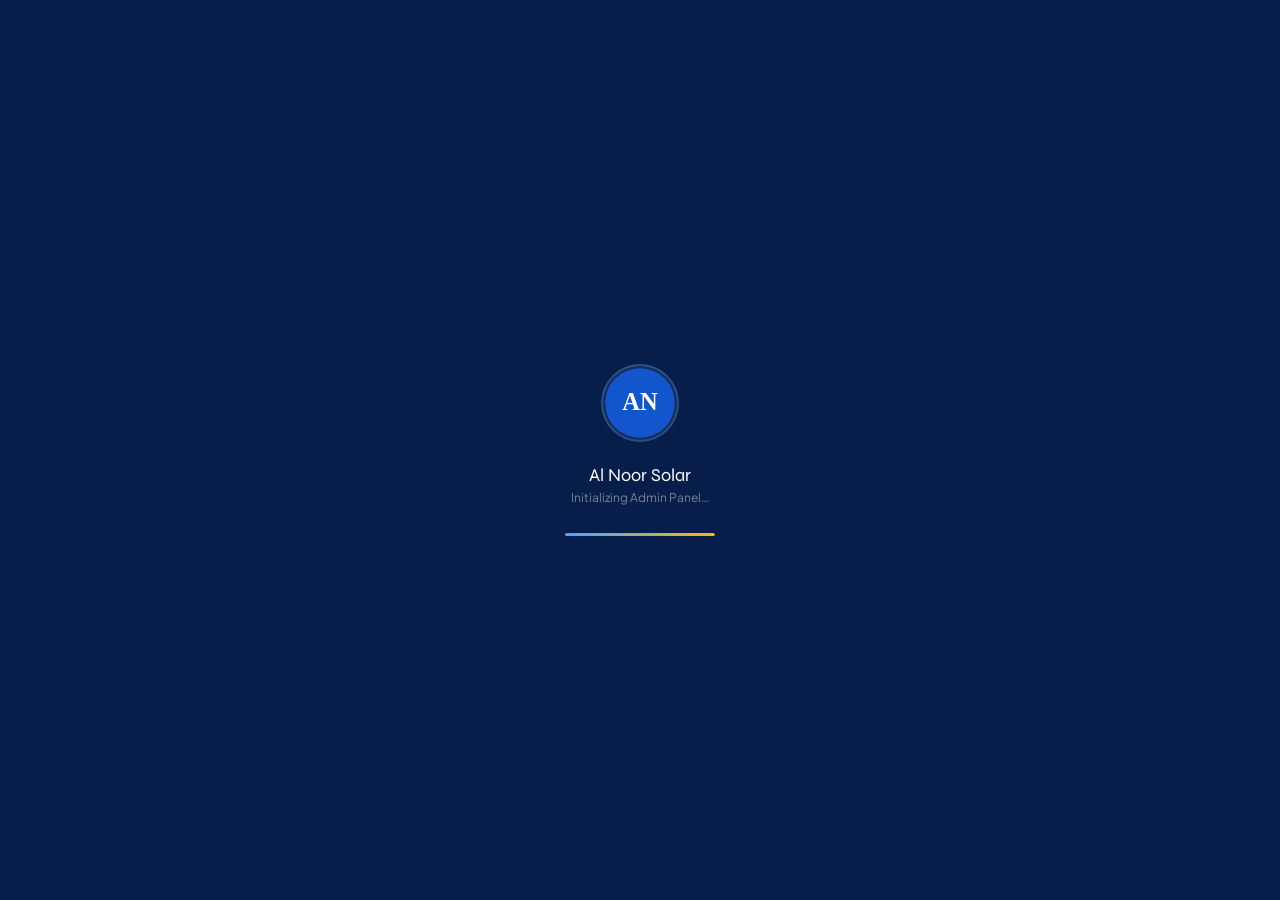
==== admin.html @ 3f6e0ea5 "Update print statement from 'Hello' to 'Goodbye'" ====
<!DOCTYPE html>
<html lang="en">
<head>
    <meta charset="UTF-8">
    <meta name="viewport" content="width=device-width, initial-scale=1.0, maximum-scale=1.0, user-scalable=no">
    <title>Al Noor Solar — Admin Panel</title>
    <link href="https://fonts.googleapis.com/css2?family=Plus+Jakarta+Sans:wght@400;500;600;700;800&family=Syne:wght@700;800&display=swap" rel="stylesheet">
    <style>
        :root {
            --blue-dark:   #071E4A;
            --blue-deep:   #0A2F7A;
            --blue-mid:    #1255CC;
            --blue-main:   #1976D2;
            --blue-light:  #4DA3FF;
            --blue-pale:   #EBF4FF;
            --accent:      #FFB800;
            --green:       #00D97E;
            --red:         #FF4757;
            --white:       #ffffff;
            --surface:     #F4F8FF;
            --card-bg:     rgba(255,255,255,0.96);
            --text-dark:   #071E4A;
            --text-mid:    #5C6E8A;
            --text-light:  #9BB1CC;
            --border:      rgba(77,163,255,0.18);
            --shadow-sm:   0 2px 12px rgba(18,85,204,0.08);
            --shadow-md:   0 8px 32px rgba(18,85,204,0.14);
            --shadow-lg:   0 20px 60px rgba(7,30,74,0.18);
            --font:        'Plus Jakarta Sans', sans-serif;
            --font-head:   'Syne', sans-serif;
            --spring:      cubic-bezier(0.34,1.56,0.64,1);
            --ease-out:    cubic-bezier(0.22,1,0.36,1);
        }
        *, *::before, *::after { box-sizing: border-box; margin: 0; padding: 0; }
        html { scroll-behavior: smooth; }
        body {
            font-family: var(--font);
            background: var(--surface);
            min-height: 100vh;
            overflow-x: hidden;
            -webkit-font-smoothing: antialiased;
        }

        /* ─── ANIMATED BACKGROUND ─── */
        .bg-canvas { position: fixed; inset: 0; z-index: 0; pointer-events: none; overflow: hidden; }
        .bg-gradient {
            position: absolute; inset: 0;
            background:
                radial-gradient(ellipse 80% 60% at 20% -10%, rgba(77,163,255,0.12) 0%, transparent 60%),
                radial-gradient(ellipse 60% 50% at 90% 80%, rgba(18,85,204,0.08) 0%, transparent 60%),
                radial-gradient(ellipse 40% 40% at 50% 50%, rgba(255,184,0,0.04) 0%, transparent 70%);
        }
        .orb { position: absolute; border-radius: 50%; filter: blur(70px); animation: orbFloat 10s ease-in-out infinite alternate; }
        .o1 { width:500px; height:500px; background:var(--blue-mid); opacity:.09; top:-200px; left:-150px; }
        .o2 { width:380px; height:380px; background:var(--blue-light); opacity:.1; top:35%; right:-120px; animation-delay:3s; animation-duration:12s; }
        .o3 { width:300px; height:300px; background:var(--accent); opacity:.07; bottom:-100px; left:25%; animation-delay:6s; animation-duration:9s; }
        .o4 { width:200px; height:200px; background:var(--blue-light); opacity:.08; top:60%; left:10%; animation-delay:2s; animation-duration:14s; }
        @keyframes orbFloat {
            0%   { transform: translate(0,0) scale(1); }
            50%  { transform: translate(20px,30px) scale(1.05); }
            100% { transform: translate(-15px,15px) scale(0.95); }
        }
        .bg-grid {
            position: absolute; inset: 0; opacity: 0.025;
            background-image: linear-gradient(var(--blue-mid) 1px, transparent 1px), linear-gradient(90deg, var(--blue-mid) 1px, transparent 1px);
            background-size: 40px 40px;
        }

        /* ─── LOADING SCREEN ─── */
        #loadingScreen {
            position: fixed; inset: 0; z-index: 9999;
            background: var(--blue-dark);
            display: flex; flex-direction: column; align-items: center; justify-content: center;
            transition: opacity .6s ease, visibility .6s;
        }
        #loadingScreen.hide { opacity: 0; visibility: hidden; pointer-events: none; }
        .loader-logo {
            width: 78px; height: 78px; border-radius: 50%;
            background: rgba(255,255,255,.07); border: 2px solid rgba(77,163,255,.3);
            display: flex; align-items: center; justify-content: center; overflow: hidden;
            margin-bottom: 22px; animation: lPulse 1.5s ease-in-out infinite;
        }
        .loader-logo img { width: 70px; height: 70px; object-fit: contain; border-radius: 50%; }
        @keyframes lPulse {
            0%,100% { transform: scale(1); box-shadow: 0 0 0 0 rgba(77,163,255,.3); }
            50%      { transform: scale(1.05); box-shadow: 0 0 0 14px rgba(77,163,255,0); }
        }
        .loader-name { font-family: var(--font-head); color: white; font-size: 18px; margin-bottom: 4px; }
        .loader-sub  { color: rgba(255,255,255,.45); font-size: 12px; margin-bottom: 28px; }
        .lbar-wrap { width: 150px; height: 3px; background: rgba(255,255,255,.1); border-radius: 3px; overflow: hidden; }
        .lbar { height: 100%; background: linear-gradient(90deg, var(--blue-light), var(--accent)); border-radius: 3px; animation: lbar 1.8s ease-in-out infinite; }
        @keyframes lbar { 0%{width:0%;transform:translateX(0)} 60%{width:100%;transform:translateX(0)} 100%{width:100%;transform:translateX(110%)} }

        /* ─── KEYFRAMES ─── */
        @keyframes screenIn   { from{opacity:0;transform:translateY(28px)} to{opacity:1;transform:translateY(0)} }
        @keyframes cardRise   { from{opacity:0;transform:translateY(46px) scale(.96)} to{opacity:1;transform:translateY(0) scale(1)} }
        @keyframes pillIn     { from{opacity:0;transform:translateY(14px) scale(.95)} to{opacity:1;transform:translateY(0) scale(1)} }
        @keyframes cardSlide  { from{opacity:0;transform:translateX(-18px)} to{opacity:1;transform:translateX(0)} }
        @keyframes shake      { 0%,100%{transform:translateX(0)} 20%,60%{transform:translateX(-7px)} 40%,80%{transform:translateX(7px)} }
        @keyframes spin       { to{transform:rotate(360deg)} }
        @keyframes shimmer    { 0%{background-position:-468px 0} 100%{background-position:468px 0} }
        @keyframes logoBorder { from{transform:rotate(0deg)} to{transform:rotate(360deg)} }

        /* ─── LOGIN SCREEN ─── */
        #loginScreen {
            position: relative; z-index: 10;
            display: none; flex-direction: column;
            justify-content: center; align-items: center;
            min-height: 100vh; padding: 24px 20px;
        }
        #loginScreen.show { display: flex; animation: screenIn .6s var(--ease-out); }

        /* Hero */
        .login-hero { display: flex; flex-direction: column; align-items: center; margin-bottom: 30px; }
        .logo-host { position: relative; width: 118px; height: 118px; margin-bottom: 16px; }
        .logo-spin-ring {
            position: absolute; inset: 0; border-radius: 50%;
            background: conic-gradient(var(--blue-light), var(--blue-mid), var(--accent), var(--blue-light));
            animation: logoBorder 5s linear infinite;
            padding: 2.5px;
        }
        .logo-spin-ring::before {
            content: ''; display: block; width: 100%; height: 100%;
            border-radius: 50%; background: var(--surface);
        }
        .logo-circle {
            position: absolute; inset: 8px; border-radius: 50%;
            background: white; border: 2px solid rgba(77,163,255,.2);
            display: flex; align-items: center; justify-content: center;
            overflow: hidden; box-shadow: 0 4px 20px rgba(18,85,204,.15);
        }
        .logo-circle img { width: 86px; height: 86px; object-fit: contain; border-radius: 50%; }
        .brand-name { font-family: var(--font-head); font-size: 23px; color: var(--blue-dark); }
        .brand-name em { font-style: normal; color: var(--blue-mid); }
        .brand-tag {
            display: inline-block; margin-top: 7px;
            background: var(--blue-pale); color: var(--blue-mid);
            border: 1.5px solid var(--border); border-radius: 20px;
            font-size: 11px; font-weight: 700; letter-spacing: 1.8px;
            text-transform: uppercase; padding: 4px 14px;
        }

        /* Card */
        .login-card {
            width: 100%; max-width: 376px;
            background: rgba(255,255,255,.94); backdrop-filter: blur(24px) saturate(180%);
            border-radius: 28px; border: 1.5px solid var(--border);
            box-shadow: var(--shadow-lg); padding: 30px 26px 26px;
            animation: cardRise .8s var(--ease-out) .12s both;
        }
        .card-h2 { font-family: var(--font-head); font-size: 24px; color: var(--blue-dark); margin-bottom: 4px; }
        .card-sub { color: var(--text-mid); font-size: 13px; font-weight: 500; margin-bottom: 24px; }

        /* Fields */
        .f-wrap { position: relative; margin-bottom: 15px; }
        .f-lbl { display: block; font-size: 11px; font-weight: 800; color: var(--blue-mid); letter-spacing: .9px; text-transform: uppercase; margin-bottom: 6px; }
        .f-icon { position: absolute; left: 13px; bottom: 13px; font-size: 16px; pointer-events: none; transition: transform .2s; }
        .f-in {
            width: 100%; padding: 13px 13px 13px 42px;
            border: 2px solid #D8E8FF; border-radius: 13px;
            font-family: var(--font); font-size: 15px; color: var(--text-dark);
            background: var(--blue-pale); outline: none;
            transition: border-color .2s, box-shadow .2s, background .2s;
        }
        .f-in:focus { border-color: var(--blue-light); box-shadow: 0 0 0 4px rgba(77,163,255,.15); background: white; }
        .f-in::placeholder { color: #B8CEDD; }
        .f-in:focus ~ .f-icon { transform: scale(1.15); }

        /* Login Btn */
        .login-btn {
            width: 100%; padding: 14px 20px; margin-top: 6px;
            background: linear-gradient(135deg, var(--blue-deep) 0%, var(--blue-mid) 50%, var(--blue-light) 100%);
            background-size: 200% 200%;
            color: white; border: none; border-radius: 13px;
            font-family: var(--font); font-size: 15px; font-weight: 800;
            cursor: pointer; letter-spacing: .3px;
            box-shadow: 0 6px 22px rgba(18,85,204,.4), inset 0 1px 0 rgba(255,255,255,.15);
            transition: transform .2s, box-shadow .2s, background-position .4s;
            display: flex; align-items: center; justify-content: center; gap: 8px;
            position: relative; overflow: hidden;
        }
        .login-btn::before {
            content: ''; position: absolute; inset: 0;
            background: radial-gradient(circle, rgba(255,255,255,.18) 0%, transparent 60%);
            opacity: 0; transition: opacity .25s;
        }
        .login-btn:hover { transform: translateY(-2px); box-shadow: 0 10px 30px rgba(18,85,204,.5); background-position: 100% 0%; }
        .login-btn:hover::before { opacity: 1; }
        .login-btn:active { transform: translateY(1px); }
        .btn-arrow { transition: transform .3s var(--spring); }
        .login-btn:hover .btn-arrow { transform: translateX(5px); }
        .login-btn.loading { pointer-events: none; }
        .login-btn.loading .btn-txt { display: none; }
        .login-btn .spin-ring { display: none; width: 18px; height: 18px; border: 2.5px solid rgba(255,255,255,.3); border-top-color: white; border-radius: 50%; animation: spin .7s linear infinite; }
        .login-btn.loading .spin-ring { display: block; }

        .err-box {
            display: none; margin-top: 12px;
            background: #FFF0F0; border: 1.5px solid #FECACA; border-radius: 10px;
            padding: 10px 14px; color: #B91C1C; font-size: 13px; font-weight: 700; text-align: center;
        }
        .err-box.on { display: block; animation: shake .45s ease; }
        .card-foot { display: flex; align-items: center; gap: 10px; margin-top: 18px; }
        .card-foot::before, .card-foot::after { content: ''; flex: 1; height: 1px; background: var(--border); }
        .card-foot span { font-size: 11px; color: var(--text-light); font-weight: 600; white-space: nowrap; }

        /* ─── ADMIN CONTENT ─── */
        #adminContent { display: none; position: relative; z-index: 10; min-height: 100vh; }
        #adminContent.show { display: block; animation: screenIn .5s var(--ease-out); }

        /* TOP NAV */
        .top-nav {
            position: sticky; top: 0; z-index: 100; height: 60px;
            background: linear-gradient(135deg, var(--blue-dark) 0%, var(--blue-deep) 55%, var(--blue-mid) 100%);
            display: flex; align-items: center; justify-content: space-between;
            padding: 0 15px;
            box-shadow: 0 4px 22px rgba(7,30,74,.35);
        }
        .top-nav::after {
            content: ''; position: absolute; bottom: 0; left: 0; right: 0;
            height: 1px; background: linear-gradient(90deg, transparent, rgba(77,163,255,.4), transparent);
        }
        .nb { display: flex; align-items: center; gap: 10px; }
        .nav-logo {
            width: 38px; height: 38px; border-radius: 50%;
            background: rgba(255,255,255,.95); border: 2px solid rgba(77,163,255,.4);
            overflow: hidden; flex-shrink: 0;
        }
        .nav-logo img { width: 34px; height: 34px; object-fit: contain; border-radius: 50%; margin: 2px; }
        .nav-label { font-family: var(--font-head); color: white; font-size: 15px; line-height: 1; }
        .nav-label small { font-family: var(--font); font-size: 11px; opacity: .55; display: block; margin-top: 2px; font-weight: 600; }
        .logout-btn {
            background: rgba(255,71,87,.15); color: #FF8A92;
            border: 1.5px solid rgba(255,71,87,.25); border-radius: 10px;
            padding: 7px 13px; font-size: 12px; font-weight: 700;
            cursor: pointer; font-family: var(--font);
            display: flex; align-items: center; gap: 5px;
            transition: background .2s, color .2s;
        }
        .logout-btn:hover { background: rgba(255,71,87,.28); color: white; }

        /* STATS */
        .stats-row { padding: 13px 13px 5px; display: flex; gap: 9px; overflow-x: auto; scrollbar-width: none; }
        .stats-row::-webkit-scrollbar { display: none; }
        .stat-card {
            flex-shrink: 0; min-width: 100px; background: var(--card-bg);
            border-radius: 15px; border: 1.5px solid var(--border);
            padding: 12px 14px; box-shadow: var(--shadow-sm);
            transition: transform .25s var(--spring), box-shadow .25s;
            animation: pillIn .5s var(--ease-out) both;
        }
        .stat-card:hover { transform: translateY(-3px); box-shadow: var(--shadow-md); }
        .stat-card:nth-child(1){animation-delay:.05s} .stat-card:nth-child(2){animation-delay:.12s}
        .stat-card:nth-child(3){animation-delay:.19s} .stat-card:nth-child(4){animation-delay:.26s}
        .si { font-size: 17px; margin-bottom: 5px; }
        .sv { font-family: var(--font-head); font-size: 22px; line-height: 1; transition: all .4s ease; }
        .sk { font-size: 10px; font-weight: 700; color: var(--text-mid); margin-top: 3px; letter-spacing: .4px; }
        .stat-card:nth-child(1) .sv{color:var(--blue-mid)}
        .stat-card:nth-child(2) .sv{color:#00A86B}
        .stat-card:nth-child(3) .sv{color:#7C3AED}
        .stat-card:nth-child(4) .sv{color:#D97706}

        /* TOOLBAR */
        .toolbar { padding: 10px 13px; display: flex; gap: 9px; align-items: center; }
        .search-wrap {
            flex: 1; background: var(--card-bg); border-radius: 13px;
            border: 2px solid var(--border); padding: 9px 13px;
            display: flex; align-items: center; gap: 9px;
            box-shadow: var(--shadow-sm); transition: border-color .2s, box-shadow .2s;
        }
        .search-wrap:focus-within { border-color: var(--blue-light); box-shadow: 0 0 0 4px rgba(77,163,255,.1), var(--shadow-sm); }
        .search-wrap .sico { font-size: 15px; color: var(--blue-light); flex-shrink: 0; }
        .search-wrap input { border: none; outline: none; font-family: var(--font); font-size: 14px; color: var(--text-dark); background: transparent; width: 100%; }
        .search-wrap input::placeholder { color: var(--text-light); }
        .refresh-btn {
            width: 42px; height: 42px; flex-shrink: 0; background: var(--card-bg);
            border-radius: 13px; border: 2px solid var(--border); font-size: 17px;
            cursor: pointer; display: flex; align-items: center; justify-content: center;
            box-shadow: var(--shadow-sm); transition: transform .25s var(--spring), border-color .2s;
        }
        .refresh-btn:hover { border-color: var(--blue-light); transform: scale(1.05) rotate(90deg); }

        /* CHIPS */
        .chips { padding: 0 13px 11px; display: flex; gap: 7px; overflow-x: auto; scrollbar-width: none; }
        .chips::-webkit-scrollbar { display: none; }
        .chip {
            flex-shrink: 0; padding: 6px 13px; border-radius: 20px;
            font-size: 12px; font-weight: 700; cursor: pointer; white-space: nowrap;
            border: 1.5px solid var(--border); background: var(--card-bg); color: var(--text-mid);
            transition: all .22s var(--spring);
        }
        .chip.on { background: linear-gradient(135deg, var(--blue-mid), var(--blue-light)); color: white; border-color: transparent; box-shadow: 0 4px 12px rgba(18,85,204,.3); transform: translateY(-1px); }
        .chip:hover:not(.on) { border-color: var(--blue-light); color: var(--blue-mid); transform: translateY(-1px); }

        /* SECTION HEADER */
        .sec-head { padding: 6px 15px 10px; display: flex; align-items: center; justify-content: space-between; }
        .sec-title { font-family: var(--font-head); font-size: 17px; color: var(--blue-dark); display: flex; align-items: center; gap: 8px; }
        .cnt-badge {
            background: linear-gradient(135deg, var(--blue-mid), var(--blue-light));
            color: white; border-radius: 20px; padding: 2px 9px;
            font-size: 11px; font-weight: 800; font-family: var(--font);
        }

        /* PRODUCT CARDS */
        .products-list { padding: 0 13px 110px; display: flex; flex-direction: column; gap: 10px; }
        .pc {
            background: var(--card-bg); border-radius: 18px; border: 1.5px solid var(--border);
            box-shadow: var(--shadow-sm); display: flex; align-items: stretch; overflow: hidden;
            transition: transform .25s var(--spring), box-shadow .25s, border-color .25s;
            animation: cardSlide .4s var(--ease-out) both; position: relative;
        }
        .pc::before {
            content: ''; position: absolute; left: 0; top: 0; bottom: 0; width: 3px;
            background: linear-gradient(180deg, var(--blue-light), var(--blue-mid));
            opacity: 0; transition: opacity .2s;
        }
        .pc:hover { transform: translateY(-3px) scale(1.006); box-shadow: var(--shadow-md); border-color: rgba(77,163,255,.3); }
        .pc:hover::before { opacity: 1; }

        .pc-img {
            width: 86px; flex-shrink: 0; background: var(--blue-pale);
            display: flex; align-items: center; justify-content: center; overflow: hidden;
        }
        .pc-img img { width: 86px; height: 100%; object-fit: cover; transition: transform .3s ease; }
        .pc:hover .pc-img img { transform: scale(1.07); }

        .pc-body { padding: 11px 12px; flex: 1; min-width: 0; display: flex; flex-direction: column; justify-content: space-between; }
        .pc-top { display: flex; align-items: flex-start; justify-content: space-between; gap: 7px; }
        .pc-name { font-weight: 800; font-size: 14px; color: var(--blue-dark); line-height: 1.3; display: -webkit-box; -webkit-line-clamp: 2; -webkit-box-orient: vertical; overflow: hidden; }
        .stk { flex-shrink: 0; padding: 3px 7px; border-radius: 7px; font-size: 10px; font-weight: 800; white-space: nowrap; }
        .stk.in  { background: #DCFCE7; color: #15803D; }
        .stk.out { background: #FEE2E2; color: #B91C1C; }
        .pc-vendor { font-size: 11px; color: var(--text-mid); font-weight: 600; margin-top: 3px; }
        .pc-meta { display: flex; align-items: center; gap: 7px; margin-top: 6px; flex-wrap: wrap; }
        .pc-price { font-family: var(--font-head); font-size: 15px; color: var(--blue-mid); }
        .pc-old   { font-size: 11px; color: var(--text-light); text-decoration: line-through; }
        .pc-cat   { background: var(--blue-pale); color: var(--blue-mid); padding: 2px 7px; border-radius: 6px; font-size: 10px; font-weight: 700; }

        .pc-acts { display: flex; gap: 7px; margin-top: 9px; }
        .pbtn {
            flex: 1; padding: 7px; border: none; border-radius: 9px;
            font-family: var(--font); font-size: 12px; font-weight: 800;
            cursor: pointer; transition: transform .2s, opacity .2s, box-shadow .2s;
            display: flex; align-items: center; justify-content: center; gap: 4px;
        }
        .pbtn:active { transform: scale(.94); }
        .pbtn.edit { background: #EFF6FF; color: #1D4ED8; border: 1.5px solid #BFDBFE; }
        .pbtn.edit:hover  { background: #DBEAFE; box-shadow: 0 4px 10px rgba(29,78,216,.14); }
        .pbtn.del  { background: #FFF5F5; color: #DC2626; border: 1.5px solid #FECACA; }
        .pbtn.del:hover   { background: #FEE2E2; box-shadow: 0 4px 10px rgba(220,38,38,.14); }

        /* SKELETON */
        .skel { background: white; border-radius: 18px; border: 1.5px solid var(--border); height: 100px; overflow: hidden; position: relative; }
        .skel::after {
            content: ''; position: absolute; inset: 0;
            background: linear-gradient(90deg, rgba(227,242,255,0) 0%, rgba(77,163,255,.08) 50%, rgba(227,242,255,0) 100%);
            background-size: 936px 100%; animation: shimmer 1.6s infinite linear;
        }
        /* EMPTY */
        .empty { display: flex; flex-direction: column; align-items: center; padding: 60px 20px; text-align: center; animation: screenIn .5s ease; }
        .empty-ico { width: 76px; height: 76px; border-radius: 50%; background: var(--blue-pale); border: 2px solid var(--border); display: flex; align-items: center; justify-content: center; font-size: 34px; margin-bottom: 16px; }
        .empty h4 { font-family: var(--font-head); font-size: 18px; color: var(--blue-dark); margin-bottom: 7px; }
        .empty p  { color: var(--text-mid); font-size: 13px; line-height: 1.6; max-width: 210px; }

        /* FAB */
        .fab-host { position: fixed; bottom: 22px; right: 17px; z-index: 200; }
        .fab-tip {
            position: absolute; right: 62px; top: 50%; transform: translateY(-50%) translateX(4px);
            white-space: nowrap; background: var(--blue-dark); color: white;
            padding: 6px 11px; border-radius: 8px; font-size: 11px; font-weight: 700;
            opacity: 0; pointer-events: none; transition: opacity .2s, transform .2s;
        }
        .fab-tip::after { content: ''; position: absolute; right: -5px; top: 50%; transform: translateY(-50%); border: 5px solid transparent; border-left-color: var(--blue-dark); border-right: none; }
        .fab-host:hover .fab-tip { opacity: 1; transform: translateY(-50%) translateX(0); }
        .fab {
            width: 54px; height: 54px; border-radius: 50%;
            background: linear-gradient(135deg, var(--blue-deep), var(--blue-mid), var(--blue-light));
            background-size: 200% 200%;
            color: white; border: none; font-size: 24px;
            box-shadow: 0 8px 26px rgba(18,85,204,.52), inset 0 1px 0 rgba(255,255,255,.18);
            cursor: pointer; display: flex; align-items: center; justify-content: center;
            transition: transform .3s var(--spring), box-shadow .3s, background-position .4s;
        }
        .fab:hover { transform: scale(1.13) rotate(90deg); box-shadow: 0 12px 34px rgba(18,85,204,.62); background-position: 100% 100%; }
        .fab:active { transform: scale(.95); }

        /* ─── OVERLAY & DRAWER ─── */
        .overlay {
            position: fixed; inset: 0; z-index: 300;
            background: rgba(7,30,74,.52); backdrop-filter: blur(5px);
            opacity: 0; visibility: hidden;
            transition: opacity .35s ease, visibility .35s;
        }
        .overlay.open { opacity: 1; visibility: visible; }
        .drawer {
            position: fixed; bottom: 0; left: 0; right: 0; z-index: 400;
            background: white; border-radius: 26px 26px 0 0;
            box-shadow: 0 -12px 58px rgba(7,30,74,.24);
            max-height: 94dvh; overflow: hidden;
            display: flex; flex-direction: column;
            transform: translateY(110%);
            transition: transform .45s var(--ease-out);
        }
        .drawer.open { transform: translateY(0); }
        .dh-bar { padding: 11px 0 0; flex-shrink: 0; display: flex; flex-direction: column; align-items: center; }
        .dh-bar-line { width: 36px; height: 4px; background: #DCE8F8; border-radius: 2px; }
        .dh {
            padding: 13px 18px 0; flex-shrink: 0;
            display: flex; align-items: center; justify-content: space-between;
        }
        .dh-left { display: flex; align-items: center; gap: 10px; }
        .dh-ico { width: 36px; height: 36px; border-radius: 11px; background: var(--blue-pale); display: flex; align-items: center; justify-content: center; font-size: 17px; }
        .dh-title { font-family: var(--font-head); font-size: 18px; color: var(--blue-dark); }
        .dh-close {
            width: 34px; height: 34px; border-radius: 50%;
            background: #F1F5FF; color: var(--text-mid);
            border: 1.5px solid var(--border); font-size: 17px;
            cursor: pointer; display: flex; align-items: center; justify-content: center;
            transition: transform .3s var(--spring), background .2s, color .2s, border-color .2s;
        }
        .dh-close:hover { background: #FEE2E2; color: var(--red); border-color: #FECACA; transform: rotate(90deg); }
        .d-body { padding: 16px 18px 24px; overflow-y: auto; flex: 1; scrollbar-width: thin; scrollbar-color: var(--border) transparent; }
        .d-body::-webkit-scrollbar { width: 4px; }
        .d-body::-webkit-scrollbar-thumb { background: var(--border); border-radius: 2px; }

        /* Form */
        .fg { margin-bottom: 13px; }
        .fl { display: block; font-size: 11px; font-weight: 800; color: var(--blue-mid); letter-spacing: .9px; text-transform: uppercase; margin-bottom: 6px; }
        .fi, .fs, .fta {
            width: 100%; padding: 11px 13px;
            border: 2px solid #D8E8FF; border-radius: 11px;
            font-family: var(--font); font-size: 14px; color: var(--text-dark);
            background: var(--blue-pale); outline: none;
            transition: border-color .2s, box-shadow .2s, background .2s;
        }
        .fi:focus, .fs:focus, .fta:focus { border-color: var(--blue-light); box-shadow: 0 0 0 4px rgba(77,163,255,.13); background: white; }
        .fta { resize: none; min-height: 78px; line-height: 1.5; }
        .fs { appearance: none; cursor: pointer; background-image: url("data:image/svg+xml,%3Csvg xmlns='http://www.w3.org/2000/svg' width='16' height='16' viewBox='0 0 24 24' fill='none' stroke='%231255CC' stroke-width='2.5' stroke-linecap='round'%3E%3Cpath d='M6 9l6 6 6-6'/%3E%3C/svg%3E"); background-repeat: no-repeat; background-position: right 11px center; padding-right: 34px; }
        .fg-grid { display: grid; grid-template-columns: 1fr 1fr; gap: 11px; }

        /* Image Preview */
        .img-prev { display: none; margin-top: 7px; border-radius: 11px; overflow: hidden; border: 2px solid var(--border); height: 116px; background: var(--blue-pale); align-items: center; justify-content: center; }
        .img-prev.on { display: flex; }
        .img-prev img { width: 100%; height: 100%; object-fit: cover; }

        /* Submit */
        .sub-btn {
            width: 100%; padding: 14px 18px; margin-top: 10px;
            background: linear-gradient(135deg, var(--blue-deep), var(--blue-mid), var(--blue-light));
            background-size: 200% 200%;
            color: white; border: none; border-radius: 13px;
            font-family: var(--font); font-size: 15px; font-weight: 800;
            cursor: pointer; letter-spacing: .3px;
            box-shadow: 0 6px 22px rgba(18,85,204,.37), inset 0 1px 0 rgba(255,255,255,.14);
            transition: transform .2s, box-shadow .2s, background-position .4s;
            display: flex; align-items: center; justify-content: center; gap: 8px;
        }
        .sub-btn:hover { transform: translateY(-2px); box-shadow: 0 10px 30px rgba(18,85,204,.5); background-position: 100% 0%; }
        .sub-btn:active { transform: translateY(1px); }
        .sub-btn:disabled { opacity: .65; pointer-events: none; }

        /* ─── CONFIRM DIALOG ─── */
        .con-overlay {
            position: fixed; inset: 0; z-index: 10000;
            background: rgba(7,30,74,.57); backdrop-filter: blur(6px);
            display: flex; align-items: center; justify-content: center; padding: 20px;
            opacity: 0; visibility: hidden; transition: opacity .25s, visibility .25s;
        }
        .con-overlay.on { opacity: 1; visibility: visible; }
        .con-box {
            background: white; border-radius: 26px; padding: 28px 22px;
            width: 100%; max-width: 312px; box-shadow: var(--shadow-lg);
            border: 1.5px solid var(--border); text-align: center;
            transform: scale(.88); transition: transform .3s var(--spring);
        }
        .con-overlay.on .con-box { transform: scale(1); }
        .con-ico { font-size: 42px; margin-bottom: 11px; }
        .con-box h3 { font-family: var(--font-head); font-size: 18px; color: var(--blue-dark); margin-bottom: 7px; }
        .con-box p  { color: var(--text-mid); font-size: 13px; line-height: 1.6; margin-bottom: 20px; }
        .con-btns { display: grid; grid-template-columns: 1fr 1fr; gap: 9px; }
        .con-cancel { padding: 12px; border: 2px solid var(--border); border-radius: 12px; background: white; color: var(--text-mid); font-family: var(--font); font-size: 14px; font-weight: 700; cursor: pointer; transition: background .2s; }
        .con-cancel:hover { background: var(--blue-pale); }
        .con-del    { padding: 12px; border: none; border-radius: 12px; background: linear-gradient(135deg, #DC2626, #EF4444); color: white; font-family: var(--font); font-size: 14px; font-weight: 800; cursor: pointer; box-shadow: 0 4px 12px rgba(220,38,38,.3); transition: transform .2s; }
        .con-del:hover { transform: translateY(-2px); }

        /* ─── TOAST ─── */
        .toast {
            position: fixed; bottom: 86px; left: 50%;
            transform: translateX(-50%) translateY(22px) scale(.9);
            background: var(--blue-dark); color: white;
            padding: 10px 18px; border-radius: 50px;
            font-size: 13px; font-weight: 700;
            box-shadow: 0 8px 26px rgba(7,30,74,.4);
            opacity: 0; transition: opacity .3s, transform .3s var(--spring);
            z-index: 9999; white-space: nowrap; max-width: calc(100vw - 36px);
            display: flex; align-items: center; gap: 7px; pointer-events: none;
        }
        .toast.on    { opacity: 1; transform: translateX(-50%) translateY(0) scale(1); }
        .toast.succ  { background: linear-gradient(135deg, #065F46, #059669); }
        .toast.err   { background: linear-gradient(135deg, #7F1D1D, #DC2626); }
        .toast.info  { background: linear-gradient(135deg, var(--blue-dark), var(--blue-mid)); }

        /* ─── DESKTOP ─── */
        @media (min-width: 640px) {
            .drawer { max-width: 460px; left: auto; border-radius: 24px 0 0 24px; height: 100dvh; max-height: 100dvh; top: 0; bottom: 0; right: 0; }
            .drawer.open { transform: translateX(0); }
            .drawer:not(.open) { transform: translateX(110%); }
            .products-list { display: grid; grid-template-columns: 1fr 1fr; }
        }
        @media (min-width: 900px) { .products-list { grid-template-columns: repeat(3, 1fr); } }
        @supports (padding-bottom: env(safe-area-inset-bottom)) {
            .products-list { padding-bottom: calc(110px + env(safe-area-inset-bottom)); }
            .fab-host { bottom: calc(22px + env(safe-area-inset-bottom)); }
        }
    </style>
</head>
<body>

<!-- BG -->
<div class="bg-canvas">
    <div class="bg-gradient"></div>
    <div class="bg-grid"></div>
    <div class="orb o1"></div><div class="orb o2"></div>
    <div class="orb o3"></div><div class="orb o4"></div>
</div>

<!-- LOADING SCREEN -->
<div id="loadingScreen">
    <div class="loader-logo">
        <img src="https://scontent.flhe2-4.fna.fbcdn.net/v/t39.30808-6/295888334_117388544374333_406723974692594063_n.jpg?_nc_cat=102&ccb=1-7&_nc_sid=1d70fc&_nc_eui2=AeGxTlZUacSYXgWQc_8mSypkPMkvrfF97J48yS-t8X3snjh5qf3fQrAmwQ-iQCd6pND-4eahxWcgBTirKIPl584G&_nc_ohc=te_bEskqE9gQ7kNvwEdEO-6&_nc_oc=AdrBHQWaHJLODEOYfC8WH1ZlbR4G2MTt0nDiOrgP4svYqdVjqTm-e4jZ6vQe4nAx6m0&_nc_zt=23&_nc_ht=scontent.flhe2-4.fna&_nc_gid=AU0A5dyBPf6H93B1iVudmQ&_nc_ss=7a32e&oh=00_AfxW3xgxYG6_nY0KURgDSDvN5zeBB-tunwkQmyFBuZu6SA&oe=69C827A2" alt="Al Noor Solar"
             onerror="this.src='data:image/svg+xml,<svg xmlns=%22http://www.w3.org/2000/svg%22 viewBox=%220 0 80 80%22><circle cx=%2240%22 cy=%2240%22 r=%2240%22 fill=%22%231255CC%22/><text x=%2240%22 y=%2248%22 text-anchor=%22middle%22 font-size=%2228%22 fill=%22white%22 font-weight=%22bold%22>AN</text></svg>'">
    </div>
    <div class="loader-name">Al Noor Solar</div>
    <div class="loader-sub">Initializing Admin Panel…</div>
    <div class="lbar-wrap"><div class="lbar"></div></div>
</div>

<!-- LOGIN SCREEN -->
<div id="loginScreen">
    <div class="login-hero">
        <div class="logo-host">
            <div class="logo-spin-ring"></div>
            <div class="logo-circle">
                <img src="https://scontent.flhe2-4.fna.fbcdn.net/v/t39.30808-6/295888334_117388544374333_406723974692594063_n.jpg?_nc_cat=102&ccb=1-7&_nc_sid=1d70fc&_nc_eui2=AeGxTlZUacSYXgWQc_8mSypkPMkvrfF97J48yS-t8X3snjh5qf3fQrAmwQ-iQCd6pND-4eahxWcgBTirKIPl584G&_nc_ohc=te_bEskqE9gQ7kNvwEdEO-6&_nc_oc=AdrBHQWaHJLODEOYfC8WH1ZlbR4G2MTt0nDiOrgP4svYqdVjqTm-e4jZ6vQe4nAx6m0&_nc_zt=23&_nc_ht=scontent.flhe2-4.fna&_nc_gid=AU0A5dyBPf6H93B1iVudmQ&_nc_ss=7a32e&oh=00_AfxW3xgxYG6_nY0KURgDSDvN5zeBB-tunwkQmyFBuZu6SA&oe=69C827A2" alt="Al Noor Solar"
                     onerror="this.src='data:image/svg+xml,<svg xmlns=%22http://www.w3.org/2000/svg%22 viewBox=%220 0 80 80%22><circle cx=%2240%22 cy=%2240%22 r=%2240%22 fill=%22%231255CC%22/><text x=%2240%22 y=%2248%22 text-anchor=%22middle%22 font-size=%2228%22 fill=%22white%22 font-weight=%22bold%22>AN</text></svg>'">
            </div>
        </div>
        <div class="brand-name">Al <em>Noor</em> Solar</div>
        <div class="brand-tag">✦ Admin Portal ✦</div>
    </div>

    <div class="login-card">
        <div class="card-h2">Welcome Back 👋</div>
        <div class="card-sub">Sign in to manage your product catalog</div>

        <div class="f-wrap">
            <label class="f-lbl">Email Address</label>
            <div style="position:relative">
                <input class="f-in" type="email" id="email" placeholder="admin@alnoor.com" autocomplete="email">
                <span class="f-icon">✉️</span>
            </div>
        </div>
        <div class="f-wrap">
            <label class="f-lbl">Password</label>
            <div style="position:relative">
                <input class="f-in" type="password" id="password" placeholder="Enter your password" autocomplete="current-password">
                <span class="f-icon">🔐</span>
            </div>
        </div>

        <button class="login-btn" id="loginBtn" onclick="doLogin()">
            <span class="btn-txt">Sign In <span class="btn-arrow">→</span></span>
            <div class="spin-ring"></div>
        </button>
        <div class="err-box" id="errBox"></div>
        <div class="card-foot"><span>🔒 Secured with Firebase Auth</span></div>
    </div>
</div>

<!-- ADMIN PANEL -->
<div id="adminContent">
    <!-- NAV -->
    <nav class="top-nav">
        <div class="nb">
            <div class="nav-logo">
                <img src="https://scontent.flhe2-4.fna.fbcdn.net/v/t39.30808-6/295888334_117388544374333_406723974692594063_n.jpg?_nc_cat=102&ccb=1-7&_nc_sid=1d70fc&_nc_eui2=AeGxTlZUacSYXgWQc_8mSypkPMkvrfF97J48yS-t8X3snjh5qf3fQrAmwQ-iQCd6pND-4eahxWcgBTirKIPl584G&_nc_ohc=te_bEskqE9gQ7kNvwEdEO-6&_nc_oc=AdrBHQWaHJLODEOYfC8WH1ZlbR4G2MTt0nDiOrgP4svYqdVjqTm-e4jZ6vQe4nAx6m0&_nc_zt=23&_nc_ht=scontent.flhe2-4.fna&_nc_gid=AU0A5dyBPf6H93B1iVudmQ&_nc_ss=7a32e&oh=00_AfxW3xgxYG6_nY0KURgDSDvN5zeBB-tunwkQmyFBuZu6SA&oe=69C827A2" alt="Logo"
                     onerror="this.src='data:image/svg+xml,<svg xmlns=%22http://www.w3.org/2000/svg%22 viewBox=%220 0 80 80%22><circle cx=%2240%22 cy=%2240%22 r=%2240%22 fill=%22%231255CC%22/><text x=%2240%22 y=%2248%22 text-anchor=%22middle%22 font-size=%2228%22 fill=%22white%22 font-weight=%22bold%22>AN</text></svg>'">
            </div>
            <div class="nav-label">Al Noor Solar <small>Admin Dashboard</small></div>
        </div>
        <button class="logout-btn" onclick="doLogout()">⏻ Logout</button>
    </nav>

    <!-- STATS -->
    <div class="stats-row">
        <div class="stat-card"><div class="si">📦</div><div class="sv" id="s1">—</div><div class="sk">Total Products</div></div>
        <div class="stat-card"><div class="si">✅</div><div class="sv" id="s2">—</div><div class="sk">In Stock</div></div>
        <div class="stat-card"><div class="si">⚡</div><div class="sv" id="s3">—</div><div class="sk">Inverters</div></div>
        <div class="stat-card"><div class="si">☀️</div><div class="sv" id="s4">—</div><div class="sk">Solar Panels</div></div>
    </div>

    <!-- TOOLBAR -->
    <div class="toolbar">
        <div class="search-wrap">
            <span class="sico">🔍</span>
            <input type="text" id="searchInput" placeholder="Search by name, brand or category…" oninput="applyFilters()">
        </div>
        <button class="refresh-btn" onclick="showToast('🔄 Data refreshed!','info')" title="Refresh">↻</button>
    </div>

    <!-- CATEGORY CHIPS -->
    <div class="chips">
        <div class="chip on"  data-cat="All"              onclick="selectChip(this)">All</div>
        <div class="chip"     data-cat="Solar Inverters"  onclick="selectChip(this)">⚡ Inverters</div>
        <div class="chip"     data-cat="Solar Panels"     onclick="selectChip(this)">☀️ Panels</div>
        <div class="chip"     data-cat="Lithium Batteries" onclick="selectChip(this)">🔋 Batteries</div>
        <div class="chip"     data-cat="VFD Inverters"    onclick="selectChip(this)">🔧 VFD</div>
        <div class="chip"     data-cat="Other Accessories" onclick="selectChip(this)">📦 Other</div>
    </div>

    <!-- SECTION HEADER -->
    <div class="sec-head">
        <div class="sec-title">Products <span class="cnt-badge" id="prodCnt">0</span></div>
    </div>

    <!-- LIST -->
    <div class="products-list" id="pList">
        <div class="skel"></div><div class="skel"></div><div class="skel"></div>
    </div>

    <!-- FAB -->
    <div class="fab-host">
        <div class="fab-tip">Add New Product</div>
        <button class="fab" onclick="openDrawer(false)" aria-label="Add Product">＋</button>
    </div>
</div>

<!-- OVERLAY + DRAWER -->
<div class="overlay" id="overlay" onclick="closeDrawer()"></div>
<div class="drawer" id="drawer">
    <div class="dh-bar"><div class="dh-bar-line"></div></div>
    <div class="dh">
        <div class="dh-left">
            <div class="dh-ico" id="dIcon">➕</div>
            <div class="dh-title" id="dTitle">Add New Product</div>
        </div>
        <button class="dh-close" onclick="closeDrawer()">✕</button>
    </div>
    <div class="d-body">
        <input type="hidden" id="pid">

        <div class="fg-grid">
            <div class="fg"><label class="fl">Product Name *</label><input class="fi" type="text" id="name" placeholder="e.g. Knox 6KW Hybrid"></div>
            <div class="fg"><label class="fl">Brand / Vendor *</label><input class="fi" type="text" id="vendor" placeholder="e.g. Knox"></div>
        </div>
        <div class="fg-grid">
            <div class="fg"><label class="fl">Price (Rs.) *</label><input class="fi" type="number" id="price" placeholder="160000"></div>
            <div class="fg"><label class="fl">Old Price</label><input class="fi" type="number" id="oldPrice" placeholder="180000"></div>
        </div>
        <div class="fg-grid">
            <div class="fg">
                <label class="fl">Category *</label>
                <select class="fs" id="category">
                    <option>Solar Inverters</option><option>Solar Panels</option>
                    <option>Lithium Batteries</option><option>VFD Inverters</option>
                    <option>Other Accessories</option>
                </select>
            </div>
            <div class="fg">
                <label class="fl">Availability *</label>
                <select class="fs" id="availability">
                    <option>In stock</option><option>Out of stock</option>
                </select>
            </div>
        </div>
        <div class="fg">
            <label class="fl">Image URL *</label>
            <input class="fi" type="text" id="image" placeholder="https://…" oninput="previewImg()">
            <div class="img-prev" id="imgPrev"><img id="imgPrevEl" src="" alt="Preview"></div>
        </div>

        <!-- ════ NEW FIELDS ADDED HERE ════ -->
        <div class="fg">
            <label class="fl">Datasheet URL (PDF Link)</label>
            <input class="fi" type="text" id="datasheetUrl" placeholder="https://link-to-your-pdf-file.pdf">
            <small style="font-size: 10px; color: var(--text-mid); display: block; margin-top: 4px;">Paste the Google Drive or direct link to the PDF datasheet.</small>
        </div>
        <div class="fg">
            <label class="fl">Detailed Specs / Table (HTML allowed)</label>
            <textarea class="fta" id="longDescription" placeholder="<table>...</table>" style="min-height: 120px; font-family: monospace;"></textarea>
            <small style="font-size: 10px; color: var(--text-mid); display: block; margin-top: 4px;">For best results, paste HTML table code here.</small>
        </div>
        <!-- ════ END NEW FIELDS ════ -->

        <div class="fg">
            <label class="fl">Short Description</label>
            <textarea class="fta" id="description" placeholder="Brief product description…"></textarea>
        </div>

        <button class="sub-btn" id="subBtn" onclick="saveProduct()">
            <span id="subIco">💾</span> <span id="subTxt">Save Product</span>
        </button>
    </div>
</div>

<!-- CONFIRM DIALOG -->
<div class="con-overlay" id="conOvr">
    <div class="con-box">
        <div class="con-ico">🗑️</div>
        <h3>Delete Product?</h3>
        <p>This action cannot be undone. The product will be permanently removed from the database.</p>
        <div class="con-btns">
            <button class="con-cancel" onclick="closeConfirm()">Cancel</button>
            <button class="con-del" id="conDelBtn">Delete</button>
        </div>
    </div>
</div>

<!-- TOAST -->
<div class="toast" id="toast"></div>

<!-- FIREBASE -->
<script src="https://www.gstatic.com/firebasejs/10.7.0/firebase-app-compat.js"></script>
<script src="https://www.gstatic.com/firebasejs/10.7.0/firebase-auth-compat.js"></script>
<script src="https://www.gstatic.com/firebasejs/10.7.0/firebase-firestore-compat.js"></script>
<script>
/* ── FIREBASE ── */
firebase.initializeApp({
    apiKey: "AIzaSyACRvTs97pVRQEZkDVkivq7vf1xhaU8g0M",
    authDomain: "al-noor-solar-energy.firebaseapp.com",
    projectId: "al-noor-solar-energy",
    storageBucket: "al-noor-solar-energy.firebasestorage.app",
    messagingSenderId: "789267821397",
    appId: "1:789267821397:web:27816d097bc0a6896e35dc"
});
const auth = firebase.auth();
const db   = firebase.firestore();

/* ── STATE ── */
let allProducts = [];
let activeCat   = "All";
let pendingId   = null;

/* ── AUTH OBSERVER ── */
auth.onAuthStateChanged(user => {
    const ls = document.getElementById("loginScreen");
    const ac = document.getElementById("adminContent");
    setTimeout(() => document.getElementById("loadingScreen").classList.add("hide"), 1000);
    if (user) {
        ls.classList.remove("show"); ls.style.display = "none";
        ac.classList.add("show");
        loadProducts();
    } else {
        ac.classList.remove("show"); ac.style.display = "none";
        ls.classList.add("show");
    }
});

/* ── LOGIN ── */
function doLogin() {
    const email = document.getElementById("email").value.trim();
    const pass  = document.getElementById("password").value;
    const btn   = document.getElementById("loginBtn");
    const err   = document.getElementById("errBox");

    if (!email || !pass) { setErr("Please fill in both email and password."); return; }
    btn.classList.add("loading"); err.classList.remove("on");

    auth.signInWithEmailAndPassword(email, pass)
        .catch(() => {
            btn.classList.remove("loading");
            setErr("Incorrect email or password. Please try again.");
        });
}

function setErr(msg) {
    const e = document.getElementById("errBox");
    e.textContent = "⚠️ " + msg;
    e.classList.remove("on"); void e.offsetWidth; e.classList.add("on");
}

function doLogout() { auth.signOut(); }

document.addEventListener("keydown", e => {
    if (e.key === "Enter" && document.getElementById("loginScreen").classList.contains("show")) doLogin();
});

/* ── LOAD ── */
function loadProducts() {
    db.collection("products").onSnapshot(snap => {
        allProducts = [];
        snap.forEach(doc => allProducts.push({ id: doc.id, ...doc.data() }));
        updateStats(); applyFilters();
    });
}

/* ── STATS ── */
function updateStats() {
    anim("s1", allProducts.length);
    anim("s2", allProducts.filter(p => p.availability === "In stock").length);
    anim("s3", allProducts.filter(p => p.category === "Solar Inverters").length);
    anim("s4", allProducts.filter(p => p.category === "Solar Panels").length);
}
function anim(id, target) {
    const el = document.getElementById(id);
    let c = parseInt(el.textContent) || 0;
    if (c === target) { el.textContent = target; return; }
    const step = c < target ? 1 : -1;
    const iv = setInterval(() => { c += step; el.textContent = c; if (c === target) clearInterval(iv); }, 40);
}

/* ── FILTER ── */
function selectChip(el) {
    document.querySelectorAll(".chip").forEach(c => c.classList.remove("on"));
    el.classList.add("on");
    activeCat = el.dataset.cat;
    applyFilters();
}
function applyFilters() {
    const q = (document.getElementById("searchInput").value || "").toLowerCase();
    let res = activeCat === "All" ? [...allProducts] : allProducts.filter(p => p.category === activeCat);
    if (q) res = res.filter(p => (p.name||"").toLowerCase().includes(q) || (p.vendor||"").toLowerCase().includes(q) || (p.category||"").toLowerCase().includes(q));
    renderProducts(res);
}

/* ── RENDER ── */
function renderProducts(items) {
    const list = document.getElementById("pList");
    document.getElementById("prodCnt").textContent = items.length;
    if (!items.length) {
        list.innerHTML = `<div class="empty"><div class="empty-ico">📭</div><h4>No Products Found</h4><p>Try a different search or filter, or add a new product using the + button.</p></div>`;
        return;
    }
    list.innerHTML = items.map((p, i) => {
        const inStock = p.availability === "In stock";
        const oprice  = p.oldPrice ? `<span class="pc-old">Rs. ${Number(p.oldPrice).toLocaleString()}</span>` : "";
        return `
        <div class="pc" style="animation-delay:${Math.min(i*.04,.4)}s">
            <div class="pc-img">
                <img src="${p.image||''}" alt="${p.name||''}" onerror="this.parentElement.innerHTML='<span style=font-size:28px>📦</span>'">
            </div>
            <div class="pc-body">
                <div>
                    <div class="pc-top">
                        <div class="pc-name">${p.name||'—'}</div>
                        <div class="stk ${inStock?'in':'out'}">${inStock?'● In Stock':'● Out'}</div>
                    </div>
                    <div class="pc-vendor">${p.vendor||'—'}</div>
                    <div class="pc-meta">
                        <span class="pc-price">Rs. ${Number(p.price).toLocaleString()}</span>
                        ${oprice}
                        <span class="pc-cat">${p.category}</span>
                    </div>
                </div>
                <div class="pc-acts">
                    <button class="pbtn edit" onclick="editProduct('${p.id}')">✏️ Edit</button>
                    <button class="pbtn del"  onclick="askDelete('${p.id}')">🗑 Delete</button>
                </div>
            </div>
        </div>`;
    }).join('');
}

/* ── DRAWER ── */
function openDrawer(isEdit) {
    document.getElementById("overlay").classList.add("open");
    document.getElementById("drawer").classList.add("open");
    document.getElementById("dIcon").textContent  = isEdit ? "✏️" : "➕";
    document.getElementById("dTitle").textContent = isEdit ? "Edit Product" : "Add New Product";
    document.getElementById("subIco").textContent = isEdit ? "🔄" : "💾";
    document.getElementById("subTxt").textContent = isEdit ? "Update Product" : "Save Product";
    document.body.style.overflow = "hidden";
}
function closeDrawer() {
    document.getElementById("overlay").classList.remove("open");
    document.getElementById("drawer").classList.remove("open");
    document.body.style.overflow = "";
    resetForm();
}

/* ── SAVE ── */
async function saveProduct() {
    const id     = document.getElementById("pid").value;
    const name   = document.getElementById("name").value.trim();
    const vendor = document.getElementById("vendor").value.trim();
    const price  = document.getElementById("price").value;
    const image  = document.getElementById("image").value.trim();
    const datasheetUrl = document.getElementById("datasheetUrl").value.trim(); // NEW
    const longDescription = document.getElementById("longDescription").value.trim(); // NEW

    if (!name || !vendor || !price || !image) { showToast("⚠️ Please fill all required fields.", "err"); return; }

    const btn = document.getElementById("subBtn");
    btn.disabled = true;
    document.getElementById("subIco").textContent = "⏳";
    document.getElementById("subTxt").textContent = "Saving…";

    const data = {
        name, vendor,
        price: Number(price),
        oldPrice: document.getElementById("oldPrice").value ? Number(document.getElementById("oldPrice").value) : null,
        category: document.getElementById("category").value,
        availability: document.getElementById("availability").value,
        image,
        datasheetUrl, // NEW
        longDescription, // NEW
        description: document.getElementById("description").value,
        updatedAt: firebase.firestore.FieldValue.serverTimestamp()
    };
    try {
        if (id) {
            await db.collection("products").doc(id).update(data);
            showToast("✅ Product updated successfully!", "succ");
        } else {
            data.createdAt = firebase.firestore.FieldValue.serverTimestamp();
            await db.collection("products").add(data);
            showToast("🎉 New product added!", "succ");
        }
        closeDrawer();
    } catch(e) {
        console.error(e);
        showToast("❌ Error saving. Please try again.", "err");
        btn.disabled = false;
        document.getElementById("subIco").textContent = id ? "🔄" : "💾";
        document.getElementById("subTxt").textContent = id ? "Update Product" : "Save Product";
    }
}

/* ── EDIT ── */
async function editProduct(id) {
    const doc = await db.collection("products").doc(id).get();
    const p   = doc.data();
    document.getElementById("pid").value          = id;
    document.getElementById("name").value         = p.name||"";
    document.getElementById("vendor").value       = p.vendor||"";
    document.getElementById("price").value        = p.price||"";
    document.getElementById("oldPrice").value     = p.oldPrice||"";
    document.getElementById("category").value     = p.category||"Solar Inverters";
    document.getElementById("availability").value = p.availability||"In stock";
    document.getElementById("image").value        = p.image||"";
    document.getElementById("datasheetUrl").value = p.datasheetUrl||""; // NEW
    document.getElementById("longDescription").value = p.longDescription||""; // NEW
    document.getElementById("description").value  = p.description||"";
    previewImg(); openDrawer(true);
}

/* ── DELETE ── */
function askDelete(id) {
    pendingId = id;
    document.getElementById("conOvr").classList.add("on");
    document.getElementById("conDelBtn").onclick = async () => {
        closeConfirm();
        await db.collection("products").doc(pendingId).delete();
        showToast("🗑️ Product deleted.", "info");
        pendingId = null;
    };
}
function closeConfirm() { document.getElementById("conOvr").classList.remove("on"); }

/* ── UTILS ── */
function previewImg() {
    const url  = document.getElementById("image").value.trim();
    const wrap = document.getElementById("imgPrev");
    const img  = document.getElementById("imgPrevEl");
    if (url) { img.src = url; wrap.classList.add("on"); img.onerror = () => wrap.classList.remove("on"); }
    else wrap.classList.remove("on");
}
function resetForm() {
    ["pid","name","vendor","price","oldPrice","image","datasheetUrl","longDescription","description"].forEach(id => document.getElementById(id).value = "");
    document.getElementById("category").value     = "Solar Inverters";
    document.getElementById("availability").value = "In stock";
    document.getElementById("imgPrev").classList.remove("on");
    const btn = document.getElementById("subBtn");
    btn.disabled = false;
}
let ttimer;
function showToast(msg, type = "info") {
    const t = document.getElementById("toast");
    t.textContent = msg; t.className = `toast ${type}`;
    void t.offsetWidth; t.classList.add("on");
    clearTimeout(ttimer);
    ttimer = setTimeout(() => t.classList.remove("on"), 3200);
}
</script>
</body>
</html>
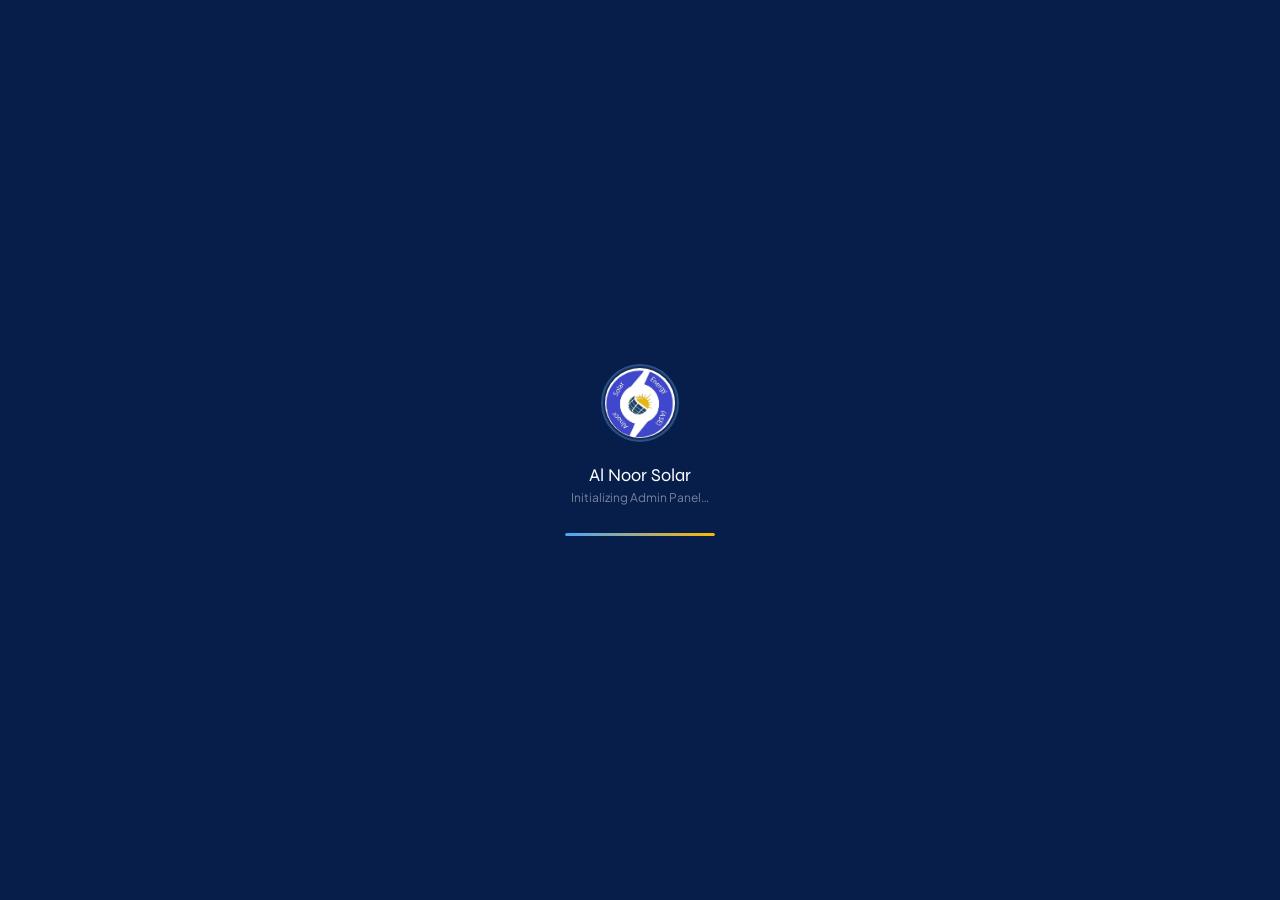
==== commit 7c4521ba: "Add files via upload" ====
--- a/admin.html
+++ b/admin.html
@@ -527,7 +527,7 @@
 <!-- LOADING SCREEN -->
 <div id="loadingScreen">
     <div class="loader-logo">
-        <img src="https://scontent.flhe2-4.fna.fbcdn.net/v/t39.30808-6/295888334_117388544374333_406723974692594063_n.jpg?_nc_cat=102&ccb=1-7&_nc_sid=1d70fc&_nc_eui2=AeGxTlZUacSYXgWQc_8mSypkPMkvrfF97J48yS-t8X3snjh5qf3fQrAmwQ-iQCd6pND-4eahxWcgBTirKIPl584G&_nc_ohc=te_bEskqE9gQ7kNvwEdEO-6&_nc_oc=AdrBHQWaHJLODEOYfC8WH1ZlbR4G2MTt0nDiOrgP4svYqdVjqTm-e4jZ6vQe4nAx6m0&_nc_zt=23&_nc_ht=scontent.flhe2-4.fna&_nc_gid=AU0A5dyBPf6H93B1iVudmQ&_nc_ss=7a32e&oh=00_AfxW3xgxYG6_nY0KURgDSDvN5zeBB-tunwkQmyFBuZu6SA&oe=69C827A2" alt="Al Noor Solar"
+        <img src="favicon.png" alt="Al Noor Solar"
              onerror="this.src='data:image/svg+xml,<svg xmlns=%22http://www.w3.org/2000/svg%22 viewBox=%220 0 80 80%22><circle cx=%2240%22 cy=%2240%22 r=%2240%22 fill=%22%231255CC%22/><text x=%2240%22 y=%2248%22 text-anchor=%22middle%22 font-size=%2228%22 fill=%22white%22 font-weight=%22bold%22>AN</text></svg>'">
     </div>
     <div class="loader-name">Al Noor Solar</div>
@@ -635,6 +635,16 @@
     </div>
 </div>
 
+    </div> <!-- /productsView -->
+
+    <!-- ORDERS VIEW -->
+    <div id="ordersView" style="display:none; padding:0 30px; max-width:1200px; margin:0 auto 60px;">
+        <div class="sec-title" style="margin-bottom:20px;">Customer Orders</div>
+        <div class="orders-list" id="oList">
+            <div class="empty" style="text-align:center; padding:50px 0;"><p>Loading orders...</p></div>
+        </div>
+    </div>
+
 <!-- OVERLAY + DRAWER -->
 <div class="overlay" id="overlay" onclick="closeDrawer()"></div>
 <div class="drawer" id="drawer">
@@ -650,7 +660,11 @@
         <input type="hidden" id="pid">
 
         <div class="fg-grid">
-            <div class="fg"><label class="fl">Product Name *</label><input class="fi" type="text" id="name" placeholder="e.g. Knox 6KW Hybrid"></div>
+            <div class="fg"><label class="fl">Product Name *</label><input class="fi" type="text" id="name" placeholder="e.g. Knox 6KW Hybrid"></div>
+        <div class="fg">
+            <label class="fl">Custom Promo Badge (e.g. Special Offer, Hot, Sale)</label>
+            <input class="fi" type="text" id="promoBadge" placeholder="e.g. Special Offer">
+        </div>
             <div class="fg"><label class="fl">Brand / Vendor *</label><input class="fi" type="text" id="vendor" placeholder="e.g. Knox"></div>
         </div>
         <div class="fg-grid">
@@ -726,209 +740,373 @@
 <script>
 /* ── FIREBASE ── */
 firebase.initializeApp({
-    apiKey: "AIzaSyACRvTs97pVRQEZkDVkivq7vf1xhaU8g0M",
-    authDomain: "al-noor-solar-energy.firebaseapp.com",
-    projectId: "al-noor-solar-energy",
-    storageBucket: "al-noor-solar-energy.firebasestorage.app",
-    messagingSenderId: "789267821397",
-    appId: "1:789267821397:web:27816d097bc0a6896e35dc"
+    apiKey: "AIzaSyCsvVPVJNYL2946DqJHP3Aj3ag4GXZv2LE",
+    authDomain: "alnoor-solar-c7326.firebaseapp.com",
+    projectId: "alnoor-solar-c7326",
+    storageBucket: "alnoor-solar-c7326.firebasestorage.app",
+    messagingSenderId: "347399543862",
+    appId: "1:347399543862:web:7337ea33fdf860879c4c97",
+    measurementId: "G-EYG2H2E5X6"
 });
 const auth = firebase.auth();
 const db   = firebase.firestore();
 
 /* ── STATE ── */
-let allProducts = [];
+let allProducts = [];
+let allOrders = [];
+
+function switchTab(tab) {
+    const productsView = document.getElementById("productsView");
+    const ordersView = document.getElementById("ordersView");
+    const tabProductsBtn = document.getElementById("tabProductsBtn");
+    const tabOrdersBtn = document.getElementById("tabOrdersBtn");
+    const fabHost = document.querySelector(".fab-host");
+
+    if (tab === "products") {
+        productsView.style.display = "block";
+        ordersView.style.display = "none";
+        tabProductsBtn.style.background = "var(--primary)";
+        tabProductsBtn.style.color = "white";
+        tabOrdersBtn.style.background = "#E2E8F0";
+        tabOrdersBtn.style.color = "#475569";
+        if (fabHost) fabHost.style.display = "block";
+    } else {
+        productsView.style.display = "none";
+        ordersView.style.display = "block";
+        tabProductsBtn.style.background = "#E2E8F0";
+        tabProductsBtn.style.color = "#475569";
+        tabOrdersBtn.style.background = "var(--primary)";
+        tabOrdersBtn.style.color = "white";
+        if (fabHost) fabHost.style.display = "none";
+        loadOrders();
+    }
+}
+
+function loadOrders() {
+    db.collection("orders").orderBy("createdAt", "desc").onSnapshot(snap => {
+        allOrders = [];
+        snap.forEach(doc => allOrders.push({ id: doc.id, ...doc.data() }));
+        renderOrders(allOrders);
+
+        // Update pending badge
+        const pendingCount = allOrders.filter(o => o.status === "pending").length;
+        const badge = document.getElementById("ordersPendingBadge");
+        if (badge) {
+            if (pendingCount > 0) {
+                badge.textContent = pendingCount;
+                badge.style.display = "inline-block";
+            } else {
+                badge.style.display = "none";
+            }
+        }
+    });
+}
+
+function renderOrders(orders) {
+    const list = document.getElementById("oList");
+    if (!list) return;
+
+    if (orders.length === 0) {
+        list.innerHTML = `<div class="empty" style="text-align:center; padding:50px 0;"><div class="empty-ico" style="font-size:40px; margin-bottom:10px;">🛒</div><h4>No Orders Found</h4></div>`;
+        return;
+    }
+
+    list.innerHTML = orders.map(order => {
+        const dateStr = order.createdAt ? new Date(order.createdAt.seconds * 1000).toLocaleString() : "Just now";
+        const isPending = order.status === "pending";
+        const statusClass = isPending ? "status-pending" : "status-confirmed";
+        const itemsHtml = (order.items || []).map(item => `
+            <div style="display:flex; justify-content:space-between; padding:6px 0; border-bottom:1px dashed #E2E8F0; font-size:13px;">
+                <span>${item.name} <strong>x${item.quantity}</strong></span>
+                <span>Rs. ${Number(item.price * item.quantity).toLocaleString()}</span>
+            </div>
+        `).join("");
+
+        const actionButton = isPending ? 
+            `<button onclick="confirmOrder('${order.orderId}')" style="background:#10B981; color:white; border:none; padding:8px 16px; border-radius:6px; font-weight:700; cursor:pointer; margin-right:10px;">Confirm Order</button>` : 
+            `<span style="color:#10B981; font-weight:700; margin-right:20px;">✓ Confirmed</span>`;
+
+        return `
+            <div class="order-card" style="background:white; border-radius:12px; border:1px solid #E2E8F0; padding:20px; margin-bottom:20px; box-shadow:0 4px 12px rgba(0,0,0,0.02); text-align:left;">
+                <div style="display:flex; justify-content:space-between; align-items:center; margin-bottom:12px; padding-bottom:10px; border-bottom:1px solid #F1F5F9;">
+                    <div>
+                        <strong style="color:var(--primary); font-size:15px;">#${order.orderId}</strong>
+                        <span style="font-size:12px; color:#64748B; margin-left:10px;">${dateStr}</span>
+                    </div>
+                    <span class="badge ${statusClass}" style="padding:4px 10px; border-radius:20px; font-size:11px; font-weight:700; text-transform:uppercase; background:${isPending ? '#FEF3C7' : '#D1FAE5'}; color:${isPending ? '#D97706' : '#059669'};">${order.status}</span>
+                </div>
+                <div style="display:grid; grid-template-columns:1fr 1fr; gap:20px; margin-bottom:15px; font-size:13px;">
+                    <div>
+                        <h4 style="margin-bottom:6px; color:#334155;">Customer Info</h4>
+                        <p><strong>Name:</strong> ${order.customerName}</p>
+                        <p><strong>Phone:</strong> <a href="tel:${order.customerPhone}" style="color:var(--primary); font-weight:600;">${order.customerPhone}</a></p>
+                        <p><strong>Email:</strong> ${order.customerEmail || "-"}</p>
+                        <p><strong>Address:</strong> ${order.customerAddress}</p>
+                        <p><strong>Delivery:</strong> ${order.deliveryMethod}</p>
+                    </div>
+                    <div>
+                        <h4 style="margin-bottom:6px; color:#334155;">Order Items</h4>
+                        ${itemsHtml}
+                        <div style="display:flex; justify-content:space-between; font-weight:800; font-size:14px; margin-top:10px; padding-top:6px; color:var(--primary);">
+                            <span>Total Amount</span>
+                            <span>Rs. ${Number(order.total).toLocaleString()}</span>
+                        </div>
+                    </div>
+                </div>
+                <div style="display:flex; justify-content:flex-end; align-items:center;">
+                    ${actionButton}
+                    <a href="https://wa.me/${order.customerPhone.replace(/[^0-9]/g, '')}" target="_blank" style="background:#25D366; color:white; border:none; padding:8px 16px; border-radius:6px; font-weight:700; cursor:pointer; text-decoration:none; margin-right:10px; display:inline-flex; align-items:center; gap:6px;"><i class="fab fa-whatsapp"></i> Chat</a>
+                    <button onclick="deleteOrder('${order.orderId}')" style="background:#EF4444; color:white; border:none; padding:8px 16px; border-radius:6px; font-weight:700; cursor:pointer;">Delete</button>
+                </div>
+            </div>
+        `;
+    }).join("");
+}
+
+async function confirmOrder(orderId) {
+    try {
+        await db.collection("orders").doc(orderId).update({ status: "confirmed" });
+        showToast("✅ Order confirmed successfully!", "succ");
+    } catch(e) {
+        console.error(e);
+        showToast("❌ Error confirming order.", "err");
+    }
+}
+
+async function deleteOrder(orderId) {
+    if (confirm("Are you sure you want to delete this order?")) {
+        try {
+            await db.collection("orders").doc(orderId).delete();
+            showToast("🗑️ Order deleted successfully.", "info");
+        } catch(e) {
+            console.error(e);
+            showToast("❌ Error deleting order.", "err");
+        }
+    }
+}
 let activeCat   = "All";
 let pendingId   = null;
 
 /* ── AUTH OBSERVER ── */
-auth.onAuthStateChanged(user => {
-    const ls = document.getElementById("loginScreen");
-    const ac = document.getElementById("adminContent");
-    setTimeout(() => document.getElementById("loadingScreen").classList.add("hide"), 1000);
-    if (user) {
-        ls.classList.remove("show"); ls.style.display = "none";
-        ac.classList.add("show");
-        loadProducts();
-    } else {
-        ac.classList.remove("show"); ac.style.display = "none";
-        ls.classList.add("show");
-    }
-});
-
-/* ── LOGIN ── */
-function doLogin() {
-    const email = document.getElementById("email").value.trim();
-    const pass  = document.getElementById("password").value;
-    const btn   = document.getElementById("loginBtn");
-    const err   = document.getElementById("errBox");
-
-    if (!email || !pass) { setErr("Please fill in both email and password."); return; }
-    btn.classList.add("loading"); err.classList.remove("on");
-
-    auth.signInWithEmailAndPassword(email, pass)
-        .catch(() => {
-            btn.classList.remove("loading");
-            setErr("Incorrect email or password. Please try again.");
-        });
-}
-
-function setErr(msg) {
-    const e = document.getElementById("errBox");
-    e.textContent = "⚠️ " + msg;
-    e.classList.remove("on"); void e.offsetWidth; e.classList.add("on");
-}
-
-function doLogout() { auth.signOut(); }
-
-document.addEventListener("keydown", e => {
-    if (e.key === "Enter" && document.getElementById("loginScreen").classList.contains("show")) doLogin();
-});
-
-/* ── LOAD ── */
-function loadProducts() {
-    db.collection("products").onSnapshot(snap => {
-        allProducts = [];
-        snap.forEach(doc => allProducts.push({ id: doc.id, ...doc.data() }));
-        updateStats(); applyFilters();
-    });
-}
-
-/* ── STATS ── */
-function updateStats() {
-    anim("s1", allProducts.length);
-    anim("s2", allProducts.filter(p => p.availability === "In stock").length);
-    anim("s3", allProducts.filter(p => p.category === "Solar Inverters").length);
-    anim("s4", allProducts.filter(p => p.category === "Solar Panels").length);
-}
-function anim(id, target) {
-    const el = document.getElementById(id);
-    let c = parseInt(el.textContent) || 0;
-    if (c === target) { el.textContent = target; return; }
-    const step = c < target ? 1 : -1;
-    const iv = setInterval(() => { c += step; el.textContent = c; if (c === target) clearInterval(iv); }, 40);
-}
-
-/* ── FILTER ── */
-function selectChip(el) {
-    document.querySelectorAll(".chip").forEach(c => c.classList.remove("on"));
-    el.classList.add("on");
-    activeCat = el.dataset.cat;
-    applyFilters();
-}
-function applyFilters() {
-    const q = (document.getElementById("searchInput").value || "").toLowerCase();
-    let res = activeCat === "All" ? [...allProducts] : allProducts.filter(p => p.category === activeCat);
-    if (q) res = res.filter(p => (p.name||"").toLowerCase().includes(q) || (p.vendor||"").toLowerCase().includes(q) || (p.category||"").toLowerCase().includes(q));
-    renderProducts(res);
-}
-
-/* ── RENDER ── */
-function renderProducts(items) {
-    const list = document.getElementById("pList");
-    document.getElementById("prodCnt").textContent = items.length;
-    if (!items.length) {
-        list.innerHTML = `<div class="empty"><div class="empty-ico">📭</div><h4>No Products Found</h4><p>Try a different search or filter, or add a new product using the + button.</p></div>`;
-        return;
-    }
-    list.innerHTML = items.map((p, i) => {
-        const inStock = p.availability === "In stock";
-        const oprice  = p.oldPrice ? `<span class="pc-old">Rs. ${Number(p.oldPrice).toLocaleString()}</span>` : "";
-        return `
-        <div class="pc" style="animation-delay:${Math.min(i*.04,.4)}s">
-            <div class="pc-img">
-                <img src="${p.image||''}" alt="${p.name||''}" onerror="this.parentElement.innerHTML='<span style=font-size:28px>📦</span>'">
-            </div>
-            <div class="pc-body">
-                <div>
-                    <div class="pc-top">
-                        <div class="pc-name">${p.name||'—'}</div>
-                        <div class="stk ${inStock?'in':'out'}">${inStock?'● In Stock':'● Out'}</div>
-                    </div>
-                    <div class="pc-vendor">${p.vendor||'—'}</div>
-                    <div class="pc-meta">
-                        <span class="pc-price">Rs. ${Number(p.price).toLocaleString()}</span>
-                        ${oprice}
-                        <span class="pc-cat">${p.category}</span>
-                    </div>
-                </div>
-                <div class="pc-acts">
-                    <button class="pbtn edit" onclick="editProduct('${p.id}')">✏️ Edit</button>
-                    <button class="pbtn del"  onclick="askDelete('${p.id}')">🗑 Delete</button>
-                </div>
-            </div>
-        </div>`;
-    }).join('');
-}
-
-/* ── DRAWER ── */
-function openDrawer(isEdit) {
-    document.getElementById("overlay").classList.add("open");
-    document.getElementById("drawer").classList.add("open");
-    document.getElementById("dIcon").textContent  = isEdit ? "✏️" : "➕";
-    document.getElementById("dTitle").textContent = isEdit ? "Edit Product" : "Add New Product";
-    document.getElementById("subIco").textContent = isEdit ? "🔄" : "💾";
-    document.getElementById("subTxt").textContent = isEdit ? "Update Product" : "Save Product";
-    document.body.style.overflow = "hidden";
-}
-function closeDrawer() {
-    document.getElementById("overlay").classList.remove("open");
-    document.getElementById("drawer").classList.remove("open");
-    document.body.style.overflow = "";
-    resetForm();
-}
-
-/* ── SAVE ── */
-async function saveProduct() {
-    const id     = document.getElementById("pid").value;
-    const name   = document.getElementById("name").value.trim();
-    const vendor = document.getElementById("vendor").value.trim();
-    const price  = document.getElementById("price").value;
-    const image  = document.getElementById("image").value.trim();
-    const datasheetUrl = document.getElementById("datasheetUrl").value.trim(); // NEW
-    const longDescription = document.getElementById("longDescription").value.trim(); // NEW
-
-    if (!name || !vendor || !price || !image) { showToast("⚠️ Please fill all required fields.", "err"); return; }
-
-    const btn = document.getElementById("subBtn");
-    btn.disabled = true;
-    document.getElementById("subIco").textContent = "⏳";
-    document.getElementById("subTxt").textContent = "Saving…";
-
-    const data = {
-        name, vendor,
-        price: Number(price),
-        oldPrice: document.getElementById("oldPrice").value ? Number(document.getElementById("oldPrice").value) : null,
-        category: document.getElementById("category").value,
-        availability: document.getElementById("availability").value,
-        image,
-        datasheetUrl, // NEW
-        longDescription, // NEW
-        description: document.getElementById("description").value,
-        updatedAt: firebase.firestore.FieldValue.serverTimestamp()
-    };
-    try {
-        if (id) {
-            await db.collection("products").doc(id).update(data);
-            showToast("✅ Product updated successfully!", "succ");
-        } else {
-            data.createdAt = firebase.firestore.FieldValue.serverTimestamp();
-            await db.collection("products").add(data);
-            showToast("🎉 New product added!", "succ");
-        }
-        closeDrawer();
-    } catch(e) {
-        console.error(e);
-        showToast("❌ Error saving. Please try again.", "err");
-        btn.disabled = false;
-        document.getElementById("subIco").textContent = id ? "🔄" : "💾";
-        document.getElementById("subTxt").textContent = id ? "Update Product" : "Save Product";
-    }
-}
-
-/* ── EDIT ── */
-async function editProduct(id) {
-    const doc = await db.collection("products").doc(id).get();
+}
+let activeCat   = "All";
+let pendingId   = null;
+
+/* ── AUTH OBSERVER ── */
+auth.onAuthStateChanged(user => {
+    const ls = document.getElementById("loginScreen");
+    const ac = document.getElementById("adminContent");
+    setTimeout(() => document.getElementById("loadingScreen").classList.add("hide"), 1000);
+    if (user) {
+        ls.classList.remove("show"); ls.style.display = "none";
+        ac.classList.add("show");
+        loadProducts(); loadOrders();
+    } else {
+        ac.classList.remove("show"); ac.style.display = "none";
+        ls.classList.add("show");
+    }
+});
+
+/* ── LOGIN RATE LIMITING ── */
+const LOGIN_MAX_ATTEMPTS = 5;
+const LOGIN_LOCKOUT_MS   = 5 * 60 * 1000; // 5 minutes
+let loginLockTimer = null;
+
+function isLoginLocked() {
+    const lockedUntil = parseInt(sessionStorage.getItem('adminLockedUntil') || '0', 10);
+    return Date.now() < lockedUntil;
+}
+
+function getLockRemaining() {
+    const lockedUntil = parseInt(sessionStorage.getItem('adminLockedUntil') || '0', 10);
+    return Math.max(0, Math.ceil((lockedUntil - Date.now()) / 1000));
+}
+
+function startLockCountdown() {
+    if (loginLockTimer) clearInterval(loginLockTimer);
+    loginLockTimer = setInterval(() => {
+        const remaining = getLockRemaining();
+        const btn = document.getElementById('loginBtn');
+        if (remaining <= 0) {
+            clearInterval(loginLockTimer);
+            btn.disabled = false;
+            btn.querySelector && (btn.textContent = 'Sign In');
+            setErr('');
+        } else {
+            const m = Math.floor(remaining / 60), s = remaining % 60;
+            setErr(`Too many failed attempts. Try again in ${m}:${s.toString().padStart(2,'0')}.`);
+        }
+    }, 1000);
+}
+
+/* ── LOGIN ── */
+function doLogin() {
+    if (isLoginLocked()) { startLockCountdown(); return; }
+
+    const email = document.getElementById('email').value.trim();
+    const pass  = document.getElementById('password').value;
+    const btn   = document.getElementById('loginBtn');
+
+    if (!email || !pass) { setErr('Please fill in both email and password.'); return; }
+    if (!/^[^@\s]+@[^@\s]+\.[^@\s]+$/.test(email)) { setErr('Please enter a valid email address.'); return; }
+
+    btn.classList.add('loading');
+
+    auth.signInWithEmailAndPassword(email, pass)
+        .catch(err => {
+            btn.classList.remove('loading');
+            let attempts = parseInt(sessionStorage.getItem('adminLoginAttempts') || '0', 10) + 1;
+            sessionStorage.setItem('adminLoginAttempts', attempts);
+            if (attempts >= LOGIN_MAX_ATTEMPTS) {
+                sessionStorage.setItem('adminLockedUntil', Date.now() + LOGIN_LOCKOUT_MS);
+                sessionStorage.setItem('adminLoginAttempts', '0');
+                btn.disabled = true;
+                startLockCountdown();
+            } else {
+                const left = LOGIN_MAX_ATTEMPTS - attempts;
+                setErr(`Incorrect email or password. ${left} attempt${left !== 1 ? 's' : ''} remaining.`);
+            }
+        });
+}
+
+function setErr(msg) {
+    const e = document.getElementById('errBox');
+    e.textContent = msg ? '⚠️ ' + msg : '';
+    if (msg) { e.classList.remove('on'); void e.offsetWidth; e.classList.add('on'); }
+    else { e.classList.remove('on'); }
+}
+
+function doLogout() { auth.signOut(); }
+
+document.addEventListener('keydown', e => {
+    if (e.key === 'Enter' && document.getElementById('loginScreen').classList.contains('show')) doLogin();
+});
+
+/* ── LOAD ── */
+function loadProducts() {
+    db.collection("products").onSnapshot(snap => {
+        allProducts = [];
+        snap.forEach(doc => allProducts.push({ id: doc.id, ...doc.data() }));
+        updateStats(); applyFilters();
+    });
+}
+
+/* ── STATS ── */
+function updateStats() {
+    anim("s1", allProducts.length);
+    anim("s2", allProducts.filter(p => p.availability === "In stock").length);
+    anim("s3", allProducts.filter(p => p.category === "Solar Inverters").length);
+    anim("s4", allProducts.filter(p => p.category === "Solar Panels").length);
+}
+function anim(id, target) {
+    const el = document.getElementById(id);
+    let c = parseInt(el.textContent) || 0;
+    if (c === target) { el.textContent = target; return; }
+    const step = c < target ? 1 : -1;
+    const iv = setInterval(() => { c += step; el.textContent = c; if (c === target) clearInterval(iv); }, 40);
+}
+
+/* ── FILTER ── */
+function selectChip(el) {
+    document.querySelectorAll(".chip").forEach(c => c.classList.remove("on"));
+    el.classList.add("on");
+    activeCat = el.dataset.cat;
+    applyFilters();
+}
+function applyFilters() {
+    const q = (document.getElementById("searchInput").value || "").toLowerCase();
+    let res = activeCat === "All" ? [...allProducts] : allProducts.filter(p => p.category === activeCat);
+    if (q) res = res.filter(p => (p.name||"").toLowerCase().includes(q) || (p.vendor||"").toLowerCase().includes(q) || (p.category||"").toLowerCase().includes(q));
+    renderProducts(res);
+}
+
+/* ── RENDER ── */
+function renderProducts(items) {
+    const list = document.getElementById("pList");
+    document.getElementById("prodCnt").textContent = items.length;
+    if (!items.length) {
+        list.innerHTML = `<div class="empty"><div class="empty-ico">📭</div><h4>No Products Found</h4><p>Try a different search or filter, or add a new product using the + button.</p></div>`;
+        return;
+    }
+    list.innerHTML = items.map((p, i) => {
+        const inStock = p.availability === "In stock";
+        const oprice  = p.oldPrice ? `<span class="pc-old">Rs. ${Number(p.oldPrice).toLocaleString()}</span>` : "";
+        return `
+        <div class="pc" style="animation-delay:${Math.min(i*.04,.4)}s">
+            <div class="pc-img">
+                <img src="${p.image||''}" alt="${p.name||''}" onerror="this.parentElement.innerHTML='<span style=font-size:28px>📦</span>'">
+            </div>
+            <div class="pc-body">
+                <div>
+                    <div class="pc-top">
+                        <div class="pc-name">${p.name||'—'}</div>
+                        <div class="stk ${inStock?'in':'out'}">${inStock?'● In Stock':'● Out'}</div>
+                    </div>
+                    <div class="pc-vendor">${p.vendor||'—'}</div>
+                    <div class="pc-meta">
+                        <span class="pc-price">Rs. ${Number(p.price).toLocaleString()}</span>
+                        ${oprice}
+                        <span class="pc-cat">${p.category}</span>
+                    </div>
+                </div>
+                <div class="pc-acts">
+                    <button class="pbtn edit" onclick="editProduct('${p.id}')">✏️ Edit</button>
+                    <button class="pbtn del"  onclick="askDelete('${p.id}')">🗑 Delete</button>
+                </div>
+            </div>
+        </div>`;
+    }).join('');
+}
+
+/* ── DRAWER ── */
+function openDrawer(isEdit) {
+    document.getElementById("overlay").classList.add("open");
+    document.getElementById("drawer").classList.add("open");
+    document.getElementById("dIcon").textContent  = isEdit ? "✏️" : "➕";
+    document.getElementById("dTitle").textContent = isEdit ? "Edit Product" : "Add New Product";
+    document.getElementById("subIco").textContent = isEdit ? "🔄" : "💾";
+    document.getElementById("subTxt").textContent = isEdit ? "Update Product" : "Save Product";
+    document.body.style.overflow = "hidden";
+}
+function closeDrawer() {
+    document.getElementById("overlay").classList.remove("open");
+    document.getElementById("drawer").classList.remove("open");
+    document.body.style.overflow = "";
+    resetForm();
+}
+
+/* ── SAVE ── */
+async function saveProduct() {
+    const id     = document.getElementById("pid").value;
+    const name   = document.getElementById("name").value.trim();
+    const vendor = document.getElementById("vendor").value.trim();
+    const price  = document.getElementById("price").value;
+    const image  = document.getElementById("image").value.trim();
+    const datasheetUrl = document.getElementById("datasheetUrl").value.trim(); // NEW
+    const longDescription = document.getElementById("longDescription").value.trim(); // NEW
+    const promoBadge = document.getElementById("promoBadge").value.trim();
+
+    if (!name || !vendor || !price || !image) { showToast('⚠️ Please fill all required fields.', 'err'); return; }
+    if (isNaN(Number(price)) || Number(price) <= 0 || Number(price) > 100000000) { showToast('⚠️ Price must be a valid positive number.', 'err'); return; }
+    if (!image.startsWith('https://')) { showToast('⚠️ Image URL must start with https://', 'err'); return; }
+    if (datasheetUrl && !datasheetUrl.startsWith('https://')) { showToast('⚠️ Datasheet URL must start with https://', 'err'); return; }
+    if (name.length > 200) { showToast('⚠️ Product name is too long (max 200 characters).', 'err'); return; }
+
+    const btn = document.getElementById("subBtn");
+    btn.disabled = true;
+    document.getElementById("subIco").textContent = "⏳";
+    document.getElementById("subTxt").textContent = "Saving…";
+
+    const data = {
+        name, vendor,
+        price: Number(price),
+        oldPrice: document.getElementById("oldPrice").value ? Number(document.getElementById("oldPrice").value) : null,
+        category: document.getElementById("category").value,
+        availability: document.getElementById("availability").value,
+        image,
+        datasheetUrl, // NEW
+        longDescription, // NEW
+        description: document.getElementById("description").value,
     const p   = doc.data();
     document.getElementById("pid").value          = id;
     document.getElementById("name").value         = p.name||"";
@@ -940,7 +1118,8 @@
     document.getElementById("image").value        = p.image||"";
     document.getElementById("datasheetUrl").value = p.datasheetUrl||""; // NEW
     document.getElementById("longDescription").value = p.longDescription||""; // NEW
-    document.getElementById("description").value  = p.description||"";
+    document.getElementById("description").value  = p.description||"";
+    document.getElementById("promoBadge").value   = p.promoBadge||"";
     previewImg(); openDrawer(true);
 }
 
@@ -966,7 +1145,7 @@
     else wrap.classList.remove("on");
 }
 function resetForm() {
-    ["pid","name","vendor","price","oldPrice","image","datasheetUrl","longDescription","description"].forEach(id => document.getElementById(id).value = "");
+    ["pid","name","vendor","price","oldPrice","image","datasheetUrl","longDescription","description","promoBadge"].forEach(id => document.getElementById(id).value = "");
     document.getElementById("category").value     = "Solar Inverters";
     document.getElementById("availability").value = "In stock";
     document.getElementById("imgPrev").classList.remove("on");
@@ -983,4 +1162,4 @@
 }
 </script>
 </body>
-</html>
+</html>
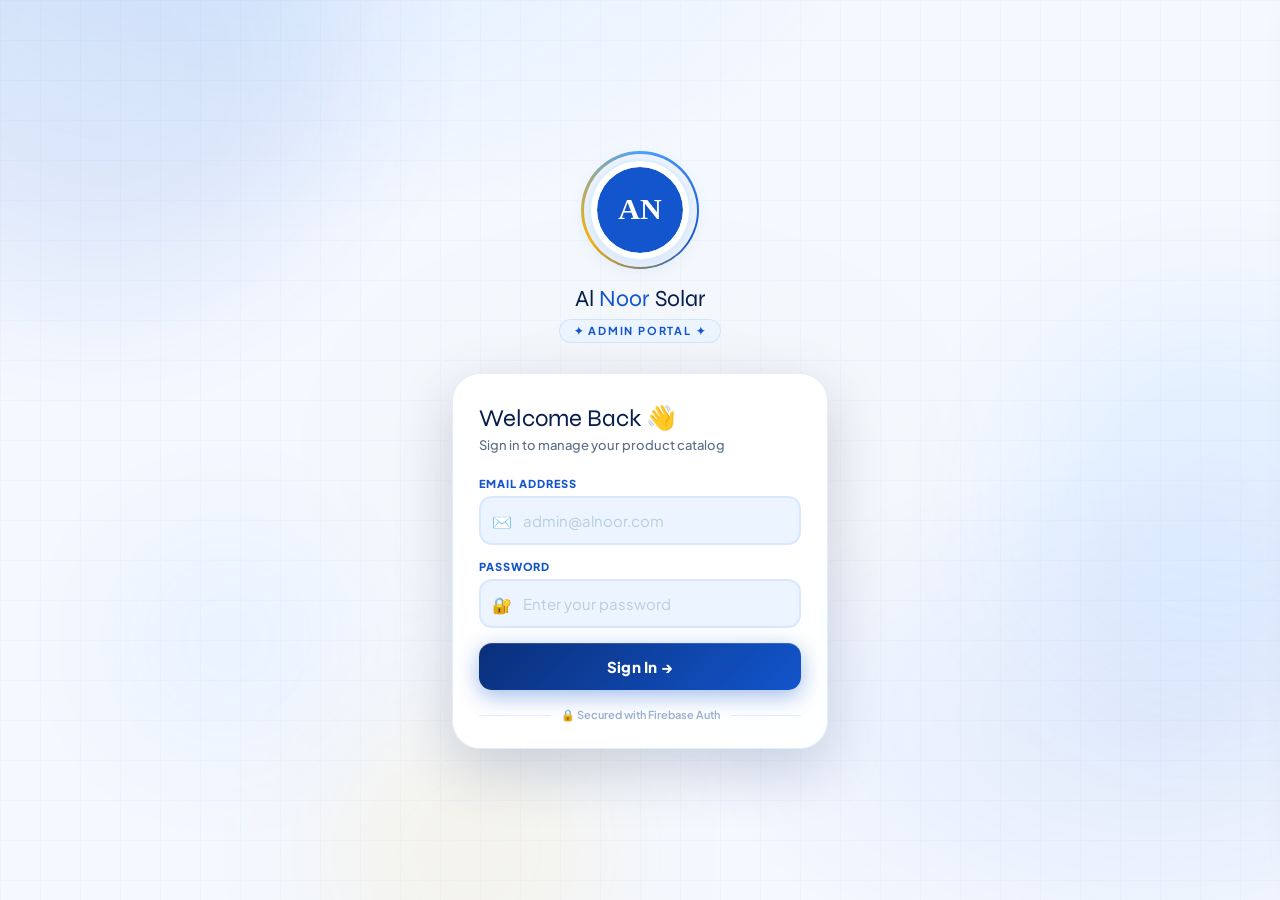
==== commit fef50484: "Add files via upload" ====
--- a/admin.html
+++ b/admin.html
@@ -72,8 +72,12 @@
             background: var(--blue-dark);
             display: flex; flex-direction: column; align-items: center; justify-content: center;
             transition: opacity .6s ease, visibility .6s;
-        }
-        #loadingScreen.hide { opacity: 0; visibility: hidden; pointer-events: none; }
+            animation: adminSplashHide 0.3s ease 2s forwards;
+        }
+        #loadingScreen.hide { opacity: 0; visibility: hidden; pointer-events: none; animation: none; }
+        @keyframes adminSplashHide {
+            to { opacity: 0; visibility: hidden; pointer-events: none; }
+        }
         .loader-logo {
             width: 78px; height: 78px; border-radius: 50%;
             background: rgba(255,255,255,.07); border: 2px solid rgba(77,163,255,.3);
@@ -635,16 +639,16 @@
     </div>
 </div>
 
-    </div> <!-- /productsView -->
-
-    <!-- ORDERS VIEW -->
-    <div id="ordersView" style="display:none; padding:0 30px; max-width:1200px; margin:0 auto 60px;">
-        <div class="sec-title" style="margin-bottom:20px;">Customer Orders</div>
-        <div class="orders-list" id="oList">
-            <div class="empty" style="text-align:center; padding:50px 0;"><p>Loading orders...</p></div>
-        </div>
-    </div>
-
+    </div> <!-- /productsView -->
+
+    <!-- ORDERS VIEW -->
+    <div id="ordersView" style="display:none; padding:0 30px; max-width:1200px; margin:0 auto 60px;">
+        <div class="sec-title" style="margin-bottom:20px;">Customer Orders</div>
+        <div class="orders-list" id="oList">
+            <div class="empty" style="text-align:center; padding:50px 0;"><p>Loading orders...</p></div>
+        </div>
+    </div>
+
 <!-- OVERLAY + DRAWER -->
 <div class="overlay" id="overlay" onclick="closeDrawer()"></div>
 <div class="drawer" id="drawer">
@@ -660,10 +664,10 @@
         <input type="hidden" id="pid">
 
         <div class="fg-grid">
-            <div class="fg"><label class="fl">Product Name *</label><input class="fi" type="text" id="name" placeholder="e.g. Knox 6KW Hybrid"></div>
-        <div class="fg">
-            <label class="fl">Custom Promo Badge (e.g. Special Offer, Hot, Sale)</label>
-            <input class="fi" type="text" id="promoBadge" placeholder="e.g. Special Offer">
+            <div class="fg"><label class="fl">Product Name *</label><input class="fi" type="text" id="name" placeholder="e.g. Knox 6KW Hybrid"></div>
+        <div class="fg">
+            <label class="fl">Custom Promo Badge (e.g. Special Offer, Hot, Sale)</label>
+            <input class="fi" type="text" id="promoBadge" placeholder="e.g. Special Offer">
         </div>
             <div class="fg"><label class="fl">Brand / Vendor *</label><input class="fi" type="text" id="vendor" placeholder="e.g. Knox"></div>
         </div>
@@ -739,375 +743,419 @@
 <script src="https://www.gstatic.com/firebasejs/10.7.0/firebase-firestore-compat.js"></script>
 <script>
 /* ── FIREBASE ── */
-firebase.initializeApp({
-    apiKey: "AIzaSyCsvVPVJNYL2946DqJHP3Aj3ag4GXZv2LE",
-    authDomain: "alnoor-solar-c7326.firebaseapp.com",
-    projectId: "alnoor-solar-c7326",
-    storageBucket: "alnoor-solar-c7326.firebasestorage.app",
-    messagingSenderId: "347399543862",
-    appId: "1:347399543862:web:7337ea33fdf860879c4c97",
-    measurementId: "G-EYG2H2E5X6"
-});
-const auth = firebase.auth();
-const db   = firebase.firestore();
+let auth = null;
+let db = null;
+try {
+    firebase.initializeApp({
+        apiKey: "AIzaSyCsvVPVJNYL2946DqJHP3Aj3ag4GXZv2LE",
+        authDomain: "alnoor-solar-c7326.firebaseapp.com",
+        projectId: "alnoor-solar-c7326",
+        storageBucket: "alnoor-solar-c7326.firebasestorage.app",
+        messagingSenderId: "347399543862",
+        appId: "1:347399543862:web:7337ea33fdf860879c4c97",
+        measurementId: "G-EYG2H2E5X6"
+    });
+    auth = firebase.auth();
+    db   = firebase.firestore();
+} catch (e) {
+    console.warn("Admin Firebase init:", e);
+}
+
+function hideAdminSplash() {
+    var loading = document.getElementById("loadingScreen");
+    if (loading) loading.classList.add("hide");
+    var ls = document.getElementById("loginScreen");
+    var ac = document.getElementById("adminContent");
+    var loggedIn = !!(ac && ac.classList.contains("show"));
+    if (!loggedIn && ls) {
+        ls.classList.add("show");
+        ls.style.display = "flex";
+    }
+}
+
+setTimeout(hideAdminSplash, 2500);
 
 /* ── STATE ── */
-let allProducts = [];
-let allOrders = [];
-
-function switchTab(tab) {
-    const productsView = document.getElementById("productsView");
-    const ordersView = document.getElementById("ordersView");
-    const tabProductsBtn = document.getElementById("tabProductsBtn");
-    const tabOrdersBtn = document.getElementById("tabOrdersBtn");
-    const fabHost = document.querySelector(".fab-host");
-
-    if (tab === "products") {
-        productsView.style.display = "block";
-        ordersView.style.display = "none";
-        tabProductsBtn.style.background = "var(--primary)";
-        tabProductsBtn.style.color = "white";
-        tabOrdersBtn.style.background = "#E2E8F0";
-        tabOrdersBtn.style.color = "#475569";
-        if (fabHost) fabHost.style.display = "block";
-    } else {
-        productsView.style.display = "none";
-        ordersView.style.display = "block";
-        tabProductsBtn.style.background = "#E2E8F0";
-        tabProductsBtn.style.color = "#475569";
-        tabOrdersBtn.style.background = "var(--primary)";
-        tabOrdersBtn.style.color = "white";
-        if (fabHost) fabHost.style.display = "none";
-        loadOrders();
-    }
-}
-
-function loadOrders() {
-    db.collection("orders").orderBy("createdAt", "desc").onSnapshot(snap => {
-        allOrders = [];
-        snap.forEach(doc => allOrders.push({ id: doc.id, ...doc.data() }));
-        renderOrders(allOrders);
-
-        // Update pending badge
-        const pendingCount = allOrders.filter(o => o.status === "pending").length;
-        const badge = document.getElementById("ordersPendingBadge");
-        if (badge) {
-            if (pendingCount > 0) {
-                badge.textContent = pendingCount;
-                badge.style.display = "inline-block";
-            } else {
-                badge.style.display = "none";
-            }
-        }
-    });
-}
-
-function renderOrders(orders) {
-    const list = document.getElementById("oList");
-    if (!list) return;
-
-    if (orders.length === 0) {
-        list.innerHTML = `<div class="empty" style="text-align:center; padding:50px 0;"><div class="empty-ico" style="font-size:40px; margin-bottom:10px;">🛒</div><h4>No Orders Found</h4></div>`;
-        return;
-    }
-
-    list.innerHTML = orders.map(order => {
-        const dateStr = order.createdAt ? new Date(order.createdAt.seconds * 1000).toLocaleString() : "Just now";
-        const isPending = order.status === "pending";
-        const statusClass = isPending ? "status-pending" : "status-confirmed";
-        const itemsHtml = (order.items || []).map(item => `
-            <div style="display:flex; justify-content:space-between; padding:6px 0; border-bottom:1px dashed #E2E8F0; font-size:13px;">
-                <span>${item.name} <strong>x${item.quantity}</strong></span>
-                <span>Rs. ${Number(item.price * item.quantity).toLocaleString()}</span>
-            </div>
-        `).join("");
-
-        const actionButton = isPending ? 
-            `<button onclick="confirmOrder('${order.orderId}')" style="background:#10B981; color:white; border:none; padding:8px 16px; border-radius:6px; font-weight:700; cursor:pointer; margin-right:10px;">Confirm Order</button>` : 
-            `<span style="color:#10B981; font-weight:700; margin-right:20px;">✓ Confirmed</span>`;
-
-        return `
-            <div class="order-card" style="background:white; border-radius:12px; border:1px solid #E2E8F0; padding:20px; margin-bottom:20px; box-shadow:0 4px 12px rgba(0,0,0,0.02); text-align:left;">
-                <div style="display:flex; justify-content:space-between; align-items:center; margin-bottom:12px; padding-bottom:10px; border-bottom:1px solid #F1F5F9;">
-                    <div>
-                        <strong style="color:var(--primary); font-size:15px;">#${order.orderId}</strong>
-                        <span style="font-size:12px; color:#64748B; margin-left:10px;">${dateStr}</span>
-                    </div>
-                    <span class="badge ${statusClass}" style="padding:4px 10px; border-radius:20px; font-size:11px; font-weight:700; text-transform:uppercase; background:${isPending ? '#FEF3C7' : '#D1FAE5'}; color:${isPending ? '#D97706' : '#059669'};">${order.status}</span>
-                </div>
-                <div style="display:grid; grid-template-columns:1fr 1fr; gap:20px; margin-bottom:15px; font-size:13px;">
-                    <div>
-                        <h4 style="margin-bottom:6px; color:#334155;">Customer Info</h4>
-                        <p><strong>Name:</strong> ${order.customerName}</p>
-                        <p><strong>Phone:</strong> <a href="tel:${order.customerPhone}" style="color:var(--primary); font-weight:600;">${order.customerPhone}</a></p>
-                        <p><strong>Email:</strong> ${order.customerEmail || "-"}</p>
-                        <p><strong>Address:</strong> ${order.customerAddress}</p>
-                        <p><strong>Delivery:</strong> ${order.deliveryMethod}</p>
-                    </div>
-                    <div>
-                        <h4 style="margin-bottom:6px; color:#334155;">Order Items</h4>
-                        ${itemsHtml}
-                        <div style="display:flex; justify-content:space-between; font-weight:800; font-size:14px; margin-top:10px; padding-top:6px; color:var(--primary);">
-                            <span>Total Amount</span>
-                            <span>Rs. ${Number(order.total).toLocaleString()}</span>
-                        </div>
-                    </div>
-                </div>
-                <div style="display:flex; justify-content:flex-end; align-items:center;">
-                    ${actionButton}
-                    <a href="https://wa.me/${order.customerPhone.replace(/[^0-9]/g, '')}" target="_blank" style="background:#25D366; color:white; border:none; padding:8px 16px; border-radius:6px; font-weight:700; cursor:pointer; text-decoration:none; margin-right:10px; display:inline-flex; align-items:center; gap:6px;"><i class="fab fa-whatsapp"></i> Chat</a>
-                    <button onclick="deleteOrder('${order.orderId}')" style="background:#EF4444; color:white; border:none; padding:8px 16px; border-radius:6px; font-weight:700; cursor:pointer;">Delete</button>
-                </div>
-            </div>
-        `;
-    }).join("");
-}
-
-async function confirmOrder(orderId) {
-    try {
-        await db.collection("orders").doc(orderId).update({ status: "confirmed" });
-        showToast("✅ Order confirmed successfully!", "succ");
-    } catch(e) {
-        console.error(e);
-        showToast("❌ Error confirming order.", "err");
-    }
-}
-
-async function deleteOrder(orderId) {
-    if (confirm("Are you sure you want to delete this order?")) {
-        try {
-            await db.collection("orders").doc(orderId).delete();
-            showToast("🗑️ Order deleted successfully.", "info");
-        } catch(e) {
-            console.error(e);
-            showToast("❌ Error deleting order.", "err");
-        }
-    }
+let allProducts = [];
+let allOrders = [];
+
+function switchTab(tab) {
+    const productsView = document.getElementById("productsView");
+    const ordersView = document.getElementById("ordersView");
+    const tabProductsBtn = document.getElementById("tabProductsBtn");
+    const tabOrdersBtn = document.getElementById("tabOrdersBtn");
+    const fabHost = document.querySelector(".fab-host");
+
+    if (tab === "products") {
+        productsView.style.display = "block";
+        ordersView.style.display = "none";
+        tabProductsBtn.style.background = "var(--primary)";
+        tabProductsBtn.style.color = "white";
+        tabOrdersBtn.style.background = "#E2E8F0";
+        tabOrdersBtn.style.color = "#475569";
+        if (fabHost) fabHost.style.display = "block";
+    } else {
+        productsView.style.display = "none";
+        ordersView.style.display = "block";
+        tabProductsBtn.style.background = "#E2E8F0";
+        tabProductsBtn.style.color = "#475569";
+        tabOrdersBtn.style.background = "var(--primary)";
+        tabOrdersBtn.style.color = "white";
+        if (fabHost) fabHost.style.display = "none";
+        loadOrders();
+    }
+}
+
+function loadOrders() {
+    db.collection("orders").orderBy("createdAt", "desc").onSnapshot(snap => {
+        allOrders = [];
+        snap.forEach(doc => allOrders.push({ id: doc.id, ...doc.data() }));
+        renderOrders(allOrders);
+
+        // Update pending badge
+        const pendingCount = allOrders.filter(o => o.status === "pending").length;
+        const badge = document.getElementById("ordersPendingBadge");
+        if (badge) {
+            if (pendingCount > 0) {
+                badge.textContent = pendingCount;
+                badge.style.display = "inline-block";
+            } else {
+                badge.style.display = "none";
+            }
+        }
+    });
+}
+
+function renderOrders(orders) {
+    const list = document.getElementById("oList");
+    if (!list) return;
+
+    if (orders.length === 0) {
+        list.innerHTML = `<div class="empty" style="text-align:center; padding:50px 0;"><div class="empty-ico" style="font-size:40px; margin-bottom:10px;">🛒</div><h4>No Orders Found</h4></div>`;
+        return;
+    }
+
+    list.innerHTML = orders.map(order => {
+        const dateStr = order.createdAt ? new Date(order.createdAt.seconds * 1000).toLocaleString() : "Just now";
+        const isPending = order.status === "pending";
+        const statusClass = isPending ? "status-pending" : "status-confirmed";
+        const itemsHtml = (order.items || []).map(item => `
+            <div style="display:flex; justify-content:space-between; padding:6px 0; border-bottom:1px dashed #E2E8F0; font-size:13px;">
+                <span>${item.name} <strong>x${item.quantity}</strong></span>
+                <span>Rs. ${Number(item.price * item.quantity).toLocaleString()}</span>
+            </div>
+        `).join("");
+
+        const actionButton = isPending ? 
+            `<button onclick="confirmOrder('${order.orderId}')" style="background:#10B981; color:white; border:none; padding:8px 16px; border-radius:6px; font-weight:700; cursor:pointer; margin-right:10px;">Confirm Order</button>` : 
+            `<span style="color:#10B981; font-weight:700; margin-right:20px;">✓ Confirmed</span>`;
+
+        return `
+            <div class="order-card" style="background:white; border-radius:12px; border:1px solid #E2E8F0; padding:20px; margin-bottom:20px; box-shadow:0 4px 12px rgba(0,0,0,0.02); text-align:left;">
+                <div style="display:flex; justify-content:space-between; align-items:center; margin-bottom:12px; padding-bottom:10px; border-bottom:1px solid #F1F5F9;">
+                    <div>
+                        <strong style="color:var(--primary); font-size:15px;">#${order.orderId}</strong>
+                        <span style="font-size:12px; color:#64748B; margin-left:10px;">${dateStr}</span>
+                    </div>
+                    <span class="badge ${statusClass}" style="padding:4px 10px; border-radius:20px; font-size:11px; font-weight:700; text-transform:uppercase; background:${isPending ? '#FEF3C7' : '#D1FAE5'}; color:${isPending ? '#D97706' : '#059669'};">${order.status}</span>
+                </div>
+                <div style="display:grid; grid-template-columns:1fr 1fr; gap:20px; margin-bottom:15px; font-size:13px;">
+                    <div>
+                        <h4 style="margin-bottom:6px; color:#334155;">Customer Info</h4>
+                        <p><strong>Name:</strong> ${order.customerName}</p>
+                        <p><strong>Phone:</strong> <a href="tel:${order.customerPhone}" style="color:var(--primary); font-weight:600;">${order.customerPhone}</a></p>
+                        <p><strong>Email:</strong> ${order.customerEmail || "-"}</p>
+                        <p><strong>Address:</strong> ${order.customerAddress}</p>
+                        <p><strong>Delivery:</strong> ${order.deliveryMethod}</p>
+                    </div>
+                    <div>
+                        <h4 style="margin-bottom:6px; color:#334155;">Order Items</h4>
+                        ${itemsHtml}
+                        <div style="display:flex; justify-content:space-between; font-weight:800; font-size:14px; margin-top:10px; padding-top:6px; color:var(--primary);">
+                            <span>Total Amount</span>
+                            <span>Rs. ${Number(order.total).toLocaleString()}</span>
+                        </div>
+                    </div>
+                </div>
+                <div style="display:flex; justify-content:flex-end; align-items:center;">
+                    ${actionButton}
+                    <a href="https://wa.me/${order.customerPhone.replace(/[^0-9]/g, '')}" target="_blank" style="background:#25D366; color:white; border:none; padding:8px 16px; border-radius:6px; font-weight:700; cursor:pointer; text-decoration:none; margin-right:10px; display:inline-flex; align-items:center; gap:6px;"><i class="fab fa-whatsapp"></i> Chat</a>
+                    <button onclick="deleteOrder('${order.orderId}')" style="background:#EF4444; color:white; border:none; padding:8px 16px; border-radius:6px; font-weight:700; cursor:pointer;">Delete</button>
+                </div>
+            </div>
+        `;
+    }).join("");
+}
+
+async function confirmOrder(orderId) {
+    try {
+        await db.collection("orders").doc(orderId).update({ status: "confirmed" });
+        showToast("✅ Order confirmed successfully!", "succ");
+    } catch(e) {
+        console.error(e);
+        showToast("❌ Error confirming order.", "err");
+    }
+}
+
+async function deleteOrder(orderId) {
+    if (confirm("Are you sure you want to delete this order?")) {
+        try {
+            await db.collection("orders").doc(orderId).delete();
+            showToast("🗑️ Order deleted successfully.", "info");
+        } catch(e) {
+            console.error(e);
+            showToast("❌ Error deleting order.", "err");
+        }
+    }
 }
 let activeCat   = "All";
 let pendingId   = null;
 
 /* ── AUTH OBSERVER ── */
-}
-let activeCat   = "All";
-let pendingId   = null;
-
-/* ── AUTH OBSERVER ── */
-auth.onAuthStateChanged(user => {
-    const ls = document.getElementById("loginScreen");
-    const ac = document.getElementById("adminContent");
-    setTimeout(() => document.getElementById("loadingScreen").classList.add("hide"), 1000);
-    if (user) {
-        ls.classList.remove("show"); ls.style.display = "none";
-        ac.classList.add("show");
-        loadProducts(); loadOrders();
-    } else {
-        ac.classList.remove("show"); ac.style.display = "none";
-        ls.classList.add("show");
-    }
-});
-
-/* ── LOGIN RATE LIMITING ── */
-const LOGIN_MAX_ATTEMPTS = 5;
-const LOGIN_LOCKOUT_MS   = 5 * 60 * 1000; // 5 minutes
-let loginLockTimer = null;
-
-function isLoginLocked() {
-    const lockedUntil = parseInt(sessionStorage.getItem('adminLockedUntil') || '0', 10);
-    return Date.now() < lockedUntil;
-}
-
-function getLockRemaining() {
-    const lockedUntil = parseInt(sessionStorage.getItem('adminLockedUntil') || '0', 10);
-    return Math.max(0, Math.ceil((lockedUntil - Date.now()) / 1000));
-}
-
-function startLockCountdown() {
-    if (loginLockTimer) clearInterval(loginLockTimer);
-    loginLockTimer = setInterval(() => {
-        const remaining = getLockRemaining();
-        const btn = document.getElementById('loginBtn');
-        if (remaining <= 0) {
-            clearInterval(loginLockTimer);
-            btn.disabled = false;
-            btn.querySelector && (btn.textContent = 'Sign In');
-            setErr('');
-        } else {
-            const m = Math.floor(remaining / 60), s = remaining % 60;
-            setErr(`Too many failed attempts. Try again in ${m}:${s.toString().padStart(2,'0')}.`);
-        }
-    }, 1000);
-}
-
-/* ── LOGIN ── */
-function doLogin() {
-    if (isLoginLocked()) { startLockCountdown(); return; }
-
-    const email = document.getElementById('email').value.trim();
-    const pass  = document.getElementById('password').value;
-    const btn   = document.getElementById('loginBtn');
-
-    if (!email || !pass) { setErr('Please fill in both email and password.'); return; }
-    if (!/^[^@\s]+@[^@\s]+\.[^@\s]+$/.test(email)) { setErr('Please enter a valid email address.'); return; }
-
-    btn.classList.add('loading');
-
-    auth.signInWithEmailAndPassword(email, pass)
-        .catch(err => {
-            btn.classList.remove('loading');
-            let attempts = parseInt(sessionStorage.getItem('adminLoginAttempts') || '0', 10) + 1;
-            sessionStorage.setItem('adminLoginAttempts', attempts);
-            if (attempts >= LOGIN_MAX_ATTEMPTS) {
-                sessionStorage.setItem('adminLockedUntil', Date.now() + LOGIN_LOCKOUT_MS);
-                sessionStorage.setItem('adminLoginAttempts', '0');
-                btn.disabled = true;
-                startLockCountdown();
-            } else {
-                const left = LOGIN_MAX_ATTEMPTS - attempts;
-                setErr(`Incorrect email or password. ${left} attempt${left !== 1 ? 's' : ''} remaining.`);
-            }
-        });
-}
-
-function setErr(msg) {
-    const e = document.getElementById('errBox');
-    e.textContent = msg ? '⚠️ ' + msg : '';
-    if (msg) { e.classList.remove('on'); void e.offsetWidth; e.classList.add('on'); }
-    else { e.classList.remove('on'); }
-}
-
-function doLogout() { auth.signOut(); }
-
-document.addEventListener('keydown', e => {
-    if (e.key === 'Enter' && document.getElementById('loginScreen').classList.contains('show')) doLogin();
-});
-
-/* ── LOAD ── */
-function loadProducts() {
-    db.collection("products").onSnapshot(snap => {
-        allProducts = [];
-        snap.forEach(doc => allProducts.push({ id: doc.id, ...doc.data() }));
-        updateStats(); applyFilters();
-    });
-}
-
-/* ── STATS ── */
-function updateStats() {
-    anim("s1", allProducts.length);
-    anim("s2", allProducts.filter(p => p.availability === "In stock").length);
-    anim("s3", allProducts.filter(p => p.category === "Solar Inverters").length);
-    anim("s4", allProducts.filter(p => p.category === "Solar Panels").length);
-}
-function anim(id, target) {
-    const el = document.getElementById(id);
-    let c = parseInt(el.textContent) || 0;
-    if (c === target) { el.textContent = target; return; }
-    const step = c < target ? 1 : -1;
-    const iv = setInterval(() => { c += step; el.textContent = c; if (c === target) clearInterval(iv); }, 40);
-}
-
-/* ── FILTER ── */
-function selectChip(el) {
-    document.querySelectorAll(".chip").forEach(c => c.classList.remove("on"));
-    el.classList.add("on");
-    activeCat = el.dataset.cat;
-    applyFilters();
-}
-function applyFilters() {
-    const q = (document.getElementById("searchInput").value || "").toLowerCase();
-    let res = activeCat === "All" ? [...allProducts] : allProducts.filter(p => p.category === activeCat);
-    if (q) res = res.filter(p => (p.name||"").toLowerCase().includes(q) || (p.vendor||"").toLowerCase().includes(q) || (p.category||"").toLowerCase().includes(q));
-    renderProducts(res);
-}
-
-/* ── RENDER ── */
-function renderProducts(items) {
-    const list = document.getElementById("pList");
-    document.getElementById("prodCnt").textContent = items.length;
-    if (!items.length) {
-        list.innerHTML = `<div class="empty"><div class="empty-ico">📭</div><h4>No Products Found</h4><p>Try a different search or filter, or add a new product using the + button.</p></div>`;
-        return;
-    }
-    list.innerHTML = items.map((p, i) => {
-        const inStock = p.availability === "In stock";
-        const oprice  = p.oldPrice ? `<span class="pc-old">Rs. ${Number(p.oldPrice).toLocaleString()}</span>` : "";
-        return `
-        <div class="pc" style="animation-delay:${Math.min(i*.04,.4)}s">
-            <div class="pc-img">
-                <img src="${p.image||''}" alt="${p.name||''}" onerror="this.parentElement.innerHTML='<span style=font-size:28px>📦</span>'">
-            </div>
-            <div class="pc-body">
-                <div>
-                    <div class="pc-top">
-                        <div class="pc-name">${p.name||'—'}</div>
-                        <div class="stk ${inStock?'in':'out'}">${inStock?'● In Stock':'● Out'}</div>
-                    </div>
-                    <div class="pc-vendor">${p.vendor||'—'}</div>
-                    <div class="pc-meta">
-                        <span class="pc-price">Rs. ${Number(p.price).toLocaleString()}</span>
-                        ${oprice}
-                        <span class="pc-cat">${p.category}</span>
-                    </div>
-                </div>
-                <div class="pc-acts">
-                    <button class="pbtn edit" onclick="editProduct('${p.id}')">✏️ Edit</button>
-                    <button class="pbtn del"  onclick="askDelete('${p.id}')">🗑 Delete</button>
-                </div>
-            </div>
-        </div>`;
-    }).join('');
-}
-
-/* ── DRAWER ── */
-function openDrawer(isEdit) {
-    document.getElementById("overlay").classList.add("open");
-    document.getElementById("drawer").classList.add("open");
-    document.getElementById("dIcon").textContent  = isEdit ? "✏️" : "➕";
-    document.getElementById("dTitle").textContent = isEdit ? "Edit Product" : "Add New Product";
-    document.getElementById("subIco").textContent = isEdit ? "🔄" : "💾";
-    document.getElementById("subTxt").textContent = isEdit ? "Update Product" : "Save Product";
-    document.body.style.overflow = "hidden";
-}
-function closeDrawer() {
-    document.getElementById("overlay").classList.remove("open");
-    document.getElementById("drawer").classList.remove("open");
-    document.body.style.overflow = "";
-    resetForm();
-}
-
-/* ── SAVE ── */
-async function saveProduct() {
-    const id     = document.getElementById("pid").value;
-    const name   = document.getElementById("name").value.trim();
-    const vendor = document.getElementById("vendor").value.trim();
-    const price  = document.getElementById("price").value;
-    const image  = document.getElementById("image").value.trim();
-    const datasheetUrl = document.getElementById("datasheetUrl").value.trim(); // NEW
-    const longDescription = document.getElementById("longDescription").value.trim(); // NEW
-    const promoBadge = document.getElementById("promoBadge").value.trim();
-
-    if (!name || !vendor || !price || !image) { showToast('⚠️ Please fill all required fields.', 'err'); return; }
-    if (isNaN(Number(price)) || Number(price) <= 0 || Number(price) > 100000000) { showToast('⚠️ Price must be a valid positive number.', 'err'); return; }
-    if (!image.startsWith('https://')) { showToast('⚠️ Image URL must start with https://', 'err'); return; }
-    if (datasheetUrl && !datasheetUrl.startsWith('https://')) { showToast('⚠️ Datasheet URL must start with https://', 'err'); return; }
-    if (name.length > 200) { showToast('⚠️ Product name is too long (max 200 characters).', 'err'); return; }
-
-    const btn = document.getElementById("subBtn");
-    btn.disabled = true;
-    document.getElementById("subIco").textContent = "⏳";
-    document.getElementById("subTxt").textContent = "Saving…";
-
-    const data = {
-        name, vendor,
-        price: Number(price),
-        oldPrice: document.getElementById("oldPrice").value ? Number(document.getElementById("oldPrice").value) : null,
-        category: document.getElementById("category").value,
-        availability: document.getElementById("availability").value,
-        image,
-        datasheetUrl, // NEW
-        longDescription, // NEW
-        description: document.getElementById("description").value,
-    const p   = doc.data();
+if (auth) {
+    auth.onAuthStateChanged(user => {
+        const ls = document.getElementById("loginScreen");
+        const ac = document.getElementById("adminContent");
+        hideAdminSplash();
+        if (user) {
+            if (ls) { ls.classList.remove("show"); ls.style.display = "none"; }
+            if (ac) { ac.classList.add("show"); ac.style.display = ""; }
+            loadProducts(); loadOrders();
+        } else {
+            if (ac) { ac.classList.remove("show"); ac.style.display = "none"; }
+            if (ls) { ls.classList.add("show"); ls.style.display = "flex"; }
+        }
+    });
+} else {
+    hideAdminSplash();
+}
+
+/* ── LOGIN RATE LIMITING ── */
+const LOGIN_MAX_ATTEMPTS = 5;
+const LOGIN_LOCKOUT_MS   = 5 * 60 * 1000; // 5 minutes
+let loginLockTimer = null;
+
+function isLoginLocked() {
+    const lockedUntil = parseInt(sessionStorage.getItem('adminLockedUntil') || '0', 10);
+    return Date.now() < lockedUntil;
+}
+
+function getLockRemaining() {
+    const lockedUntil = parseInt(sessionStorage.getItem('adminLockedUntil') || '0', 10);
+    return Math.max(0, Math.ceil((lockedUntil - Date.now()) / 1000));
+}
+
+function startLockCountdown() {
+    if (loginLockTimer) clearInterval(loginLockTimer);
+    loginLockTimer = setInterval(() => {
+        const remaining = getLockRemaining();
+        const btn = document.getElementById('loginBtn');
+        if (remaining <= 0) {
+            clearInterval(loginLockTimer);
+            btn.disabled = false;
+            btn.querySelector && (btn.textContent = 'Sign In');
+            setErr('');
+        } else {
+            const m = Math.floor(remaining / 60), s = remaining % 60;
+            setErr(`Too many failed attempts. Try again in ${m}:${s.toString().padStart(2,'0')}.`);
+        }
+    }, 1000);
+}
+
+/* ── LOGIN ── */
+function doLogin() {
+    if (isLoginLocked()) { startLockCountdown(); return; }
+
+    const email = document.getElementById('email').value.trim();
+    const pass  = document.getElementById('password').value;
+    const btn   = document.getElementById('loginBtn');
+
+    if (!email || !pass) { setErr('Please fill in both email and password.'); return; }
+    if (!/^[^@\s]+@[^@\s]+\.[^@\s]+$/.test(email)) { setErr('Please enter a valid email address.'); return; }
+
+    btn.classList.add('loading');
+
+    auth.signInWithEmailAndPassword(email, pass)
+        .catch(err => {
+            btn.classList.remove('loading');
+            let attempts = parseInt(sessionStorage.getItem('adminLoginAttempts') || '0', 10) + 1;
+            sessionStorage.setItem('adminLoginAttempts', attempts);
+            if (attempts >= LOGIN_MAX_ATTEMPTS) {
+                sessionStorage.setItem('adminLockedUntil', Date.now() + LOGIN_LOCKOUT_MS);
+                sessionStorage.setItem('adminLoginAttempts', '0');
+                btn.disabled = true;
+                startLockCountdown();
+            } else {
+                const left = LOGIN_MAX_ATTEMPTS - attempts;
+                setErr(`Incorrect email or password. ${left} attempt${left !== 1 ? 's' : ''} remaining.`);
+            }
+        });
+}
+
+function setErr(msg) {
+    const e = document.getElementById('errBox');
+    e.textContent = msg ? '⚠️ ' + msg : '';
+    if (msg) { e.classList.remove('on'); void e.offsetWidth; e.classList.add('on'); }
+    else { e.classList.remove('on'); }
+}
+
+function doLogout() { auth.signOut(); }
+
+document.addEventListener('keydown', e => {
+    if (e.key === 'Enter' && document.getElementById('loginScreen').classList.contains('show')) doLogin();
+});
+
+/* ── LOAD ── */
+function loadProducts() {
+    db.collection("products").onSnapshot(snap => {
+        allProducts = [];
+        snap.forEach(doc => allProducts.push({ id: doc.id, ...doc.data() }));
+        updateStats(); applyFilters();
+    });
+}
+
+/* ── STATS ── */
+function updateStats() {
+    anim("s1", allProducts.length);
+    anim("s2", allProducts.filter(p => p.availability === "In stock").length);
+    anim("s3", allProducts.filter(p => p.category === "Solar Inverters").length);
+    anim("s4", allProducts.filter(p => p.category === "Solar Panels").length);
+}
+function anim(id, target) {
+    const el = document.getElementById(id);
+    let c = parseInt(el.textContent) || 0;
+    if (c === target) { el.textContent = target; return; }
+    const step = c < target ? 1 : -1;
+    const iv = setInterval(() => { c += step; el.textContent = c; if (c === target) clearInterval(iv); }, 40);
+}
+
+/* ── FILTER ── */
+function selectChip(el) {
+    document.querySelectorAll(".chip").forEach(c => c.classList.remove("on"));
+    el.classList.add("on");
+    activeCat = el.dataset.cat;
+    applyFilters();
+}
+function applyFilters() {
+    const q = (document.getElementById("searchInput").value || "").toLowerCase();
+    let res = activeCat === "All" ? [...allProducts] : allProducts.filter(p => p.category === activeCat);
+    if (q) res = res.filter(p => (p.name||"").toLowerCase().includes(q) || (p.vendor||"").toLowerCase().includes(q) || (p.category||"").toLowerCase().includes(q));
+    renderProducts(res);
+}
+
+/* ── RENDER ── */
+function renderProducts(items) {
+    const list = document.getElementById("pList");
+    document.getElementById("prodCnt").textContent = items.length;
+    if (!items.length) {
+        list.innerHTML = `<div class="empty"><div class="empty-ico">📭</div><h4>No Products Found</h4><p>Try a different search or filter, or add a new product using the + button.</p></div>`;
+        return;
+    }
+    list.innerHTML = items.map((p, i) => {
+        const inStock = p.availability === "In stock";
+        const oprice  = p.oldPrice ? `<span class="pc-old">Rs. ${Number(p.oldPrice).toLocaleString()}</span>` : "";
+        return `
+        <div class="pc" style="animation-delay:${Math.min(i*.04,.4)}s">
+            <div class="pc-img">
+                <img src="${p.image||''}" alt="${p.name||''}" onerror="this.parentElement.innerHTML='<span style=font-size:28px>📦</span>'">
+            </div>
+            <div class="pc-body">
+                <div>
+                    <div class="pc-top">
+                        <div class="pc-name">${p.name||'—'}</div>
+                        <div class="stk ${inStock?'in':'out'}">${inStock?'● In Stock':'● Out'}</div>
+                    </div>
+                    <div class="pc-vendor">${p.vendor||'—'}</div>
+                    <div class="pc-meta">
+                        <span class="pc-price">Rs. ${Number(p.price).toLocaleString()}</span>
+                        ${oprice}
+                        <span class="pc-cat">${p.category}</span>
+                    </div>
+                </div>
+                <div class="pc-acts">
+                    <button class="pbtn edit" onclick="editProduct('${p.id}')">✏️ Edit</button>
+                    <button class="pbtn del"  onclick="askDelete('${p.id}')">🗑 Delete</button>
+                </div>
+            </div>
+        </div>`;
+    }).join('');
+}
+
+/* ── DRAWER ── */
+function openDrawer(isEdit) {
+    document.getElementById("overlay").classList.add("open");
+    document.getElementById("drawer").classList.add("open");
+    document.getElementById("dIcon").textContent  = isEdit ? "✏️" : "➕";
+    document.getElementById("dTitle").textContent = isEdit ? "Edit Product" : "Add New Product";
+    document.getElementById("subIco").textContent = isEdit ? "🔄" : "💾";
+    document.getElementById("subTxt").textContent = isEdit ? "Update Product" : "Save Product";
+    document.body.style.overflow = "hidden";
+}
+function closeDrawer() {
+    document.getElementById("overlay").classList.remove("open");
+    document.getElementById("drawer").classList.remove("open");
+    document.body.style.overflow = "";
+    resetForm();
+}
+
+/* ── SAVE ── */
+async function saveProduct() {
+    const id     = document.getElementById("pid").value;
+    const name   = document.getElementById("name").value.trim();
+    const vendor = document.getElementById("vendor").value.trim();
+    const price  = document.getElementById("price").value;
+    const image  = document.getElementById("image").value.trim();
+    const datasheetUrl = document.getElementById("datasheetUrl").value.trim(); // NEW
+    const longDescription = document.getElementById("longDescription").value.trim(); // NEW
+    const promoBadge = document.getElementById("promoBadge").value.trim();
+
+    if (!name || !vendor || !price || !image) { showToast('⚠️ Please fill all required fields.', 'err'); return; }
+    if (isNaN(Number(price)) || Number(price) <= 0 || Number(price) > 100000000) { showToast('⚠️ Price must be a valid positive number.', 'err'); return; }
+    if (!image.startsWith('https://')) { showToast('⚠️ Image URL must start with https://', 'err'); return; }
+    if (datasheetUrl && !datasheetUrl.startsWith('https://')) { showToast('⚠️ Datasheet URL must start with https://', 'err'); return; }
+    if (name.length > 200) { showToast('⚠️ Product name is too long (max 200 characters).', 'err'); return; }
+
+    const btn = document.getElementById("subBtn");
+    btn.disabled = true;
+    document.getElementById("subIco").textContent = "⏳";
+    document.getElementById("subTxt").textContent = "Saving…";
+
+    const data = {
+        name, vendor,
+        price: Number(price),
+        oldPrice: document.getElementById("oldPrice").value ? Number(document.getElementById("oldPrice").value) : null,
+        category: document.getElementById("category").value,
+        availability: document.getElementById("availability").value,
+        image,
+        datasheetUrl,
+        longDescription,
+        description: document.getElementById("description").value,
+        promoBadge
+    };
+
+    try {
+        if (!db) throw new Error("Database not ready");
+        if (id) {
+            await db.collection("products").doc(id).update(data);
+            showToast("✅ Product updated.", "succ");
+        } else {
+            await db.collection("products").add(data);
+            showToast("✅ Product added.", "succ");
+        }
+        closeDrawer();
+    } catch (e) {
+        console.error(e);
+        showToast("❌ Could not save product.", "err");
+    } finally {
+        btn.disabled = false;
+        document.getElementById("subIco").textContent = id ? "🔄" : "💾";
+        document.getElementById("subTxt").textContent = id ? "Update Product" : "Save Product";
+    }
+}
+
+function editProduct(id) {
+    const p = allProducts.find(item => item.id === id);
+    if (!p) { showToast("❌ Product not found.", "err"); return; }
     document.getElementById("pid").value          = id;
     document.getElementById("name").value         = p.name||"";
     document.getElementById("vendor").value       = p.vendor||"";
@@ -1116,9 +1164,9 @@
     document.getElementById("category").value     = p.category||"Solar Inverters";
     document.getElementById("availability").value = p.availability||"In stock";
     document.getElementById("image").value        = p.image||"";
-    document.getElementById("datasheetUrl").value = p.datasheetUrl||""; // NEW
-    document.getElementById("longDescription").value = p.longDescription||""; // NEW
-    document.getElementById("description").value  = p.description||"";
+    document.getElementById("datasheetUrl").value = p.datasheetUrl||"";
+    document.getElementById("longDescription").value = p.longDescription||"";
+    document.getElementById("description").value  = p.description||"";
     document.getElementById("promoBadge").value   = p.promoBadge||"";
     previewImg(); openDrawer(true);
 }
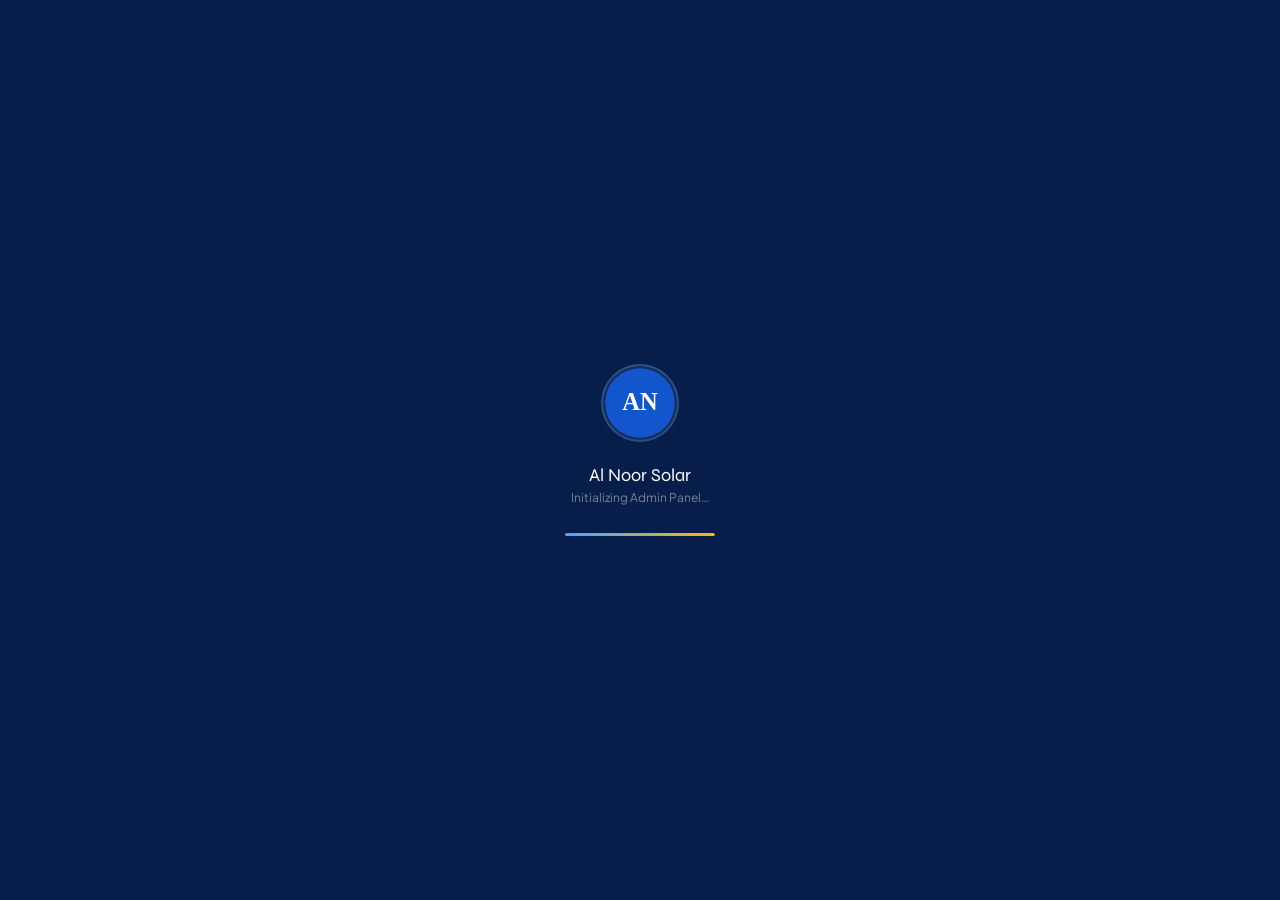
==== commit 9bb8435a: "Add files via upload" ====
--- a/admin.html
+++ b/admin.html
@@ -72,12 +72,8 @@
             background: var(--blue-dark);
             display: flex; flex-direction: column; align-items: center; justify-content: center;
             transition: opacity .6s ease, visibility .6s;
-            animation: adminSplashHide 0.3s ease 2s forwards;
-        }
-        #loadingScreen.hide { opacity: 0; visibility: hidden; pointer-events: none; animation: none; }
-        @keyframes adminSplashHide {
-            to { opacity: 0; visibility: hidden; pointer-events: none; }
-        }
+        }
+        #loadingScreen.hide { opacity: 0; visibility: hidden; pointer-events: none; }
         .loader-logo {
             width: 78px; height: 78px; border-radius: 50%;
             background: rgba(255,255,255,.07); border: 2px solid rgba(77,163,255,.3);
@@ -531,7 +527,7 @@
 <!-- LOADING SCREEN -->
 <div id="loadingScreen">
     <div class="loader-logo">
-        <img src="favicon.png" alt="Al Noor Solar"
+        <img src="https://scontent.flhe2-4.fna.fbcdn.net/v/t39.30808-6/295888334_117388544374333_406723974692594063_n.jpg?_nc_cat=102&ccb=1-7&_nc_sid=1d70fc&_nc_eui2=AeGxTlZUacSYXgWQc_8mSypkPMkvrfF97J48yS-t8X3snjh5qf3fQrAmwQ-iQCd6pND-4eahxWcgBTirKIPl584G&_nc_ohc=te_bEskqE9gQ7kNvwEdEO-6&_nc_oc=AdrBHQWaHJLODEOYfC8WH1ZlbR4G2MTt0nDiOrgP4svYqdVjqTm-e4jZ6vQe4nAx6m0&_nc_zt=23&_nc_ht=scontent.flhe2-4.fna&_nc_gid=AU0A5dyBPf6H93B1iVudmQ&_nc_ss=7a32e&oh=00_AfxW3xgxYG6_nY0KURgDSDvN5zeBB-tunwkQmyFBuZu6SA&oe=69C827A2" alt="Al Noor Solar"
              onerror="this.src='data:image/svg+xml,<svg xmlns=%22http://www.w3.org/2000/svg%22 viewBox=%220 0 80 80%22><circle cx=%2240%22 cy=%2240%22 r=%2240%22 fill=%22%231255CC%22/><text x=%2240%22 y=%2248%22 text-anchor=%22middle%22 font-size=%2228%22 fill=%22white%22 font-weight=%22bold%22>AN</text></svg>'">
     </div>
     <div class="loader-name">Al Noor Solar</div>
@@ -639,16 +635,6 @@
     </div>
 </div>
 
-    </div> <!-- /productsView -->
-
-    <!-- ORDERS VIEW -->
-    <div id="ordersView" style="display:none; padding:0 30px; max-width:1200px; margin:0 auto 60px;">
-        <div class="sec-title" style="margin-bottom:20px;">Customer Orders</div>
-        <div class="orders-list" id="oList">
-            <div class="empty" style="text-align:center; padding:50px 0;"><p>Loading orders...</p></div>
-        </div>
-    </div>
-
 <!-- OVERLAY + DRAWER -->
 <div class="overlay" id="overlay" onclick="closeDrawer()"></div>
 <div class="drawer" id="drawer">
@@ -665,10 +651,6 @@
 
         <div class="fg-grid">
             <div class="fg"><label class="fl">Product Name *</label><input class="fi" type="text" id="name" placeholder="e.g. Knox 6KW Hybrid"></div>
-        <div class="fg">
-            <label class="fl">Custom Promo Badge (e.g. Special Offer, Hot, Sale)</label>
-            <input class="fi" type="text" id="promoBadge" placeholder="e.g. Special Offer">
-        </div>
             <div class="fg"><label class="fl">Brand / Vendor *</label><input class="fi" type="text" id="vendor" placeholder="e.g. Knox"></div>
         </div>
         <div class="fg-grid">
@@ -743,266 +725,64 @@
 <script src="https://www.gstatic.com/firebasejs/10.7.0/firebase-firestore-compat.js"></script>
 <script>
 /* ── FIREBASE ── */
-let auth = null;
-let db = null;
-try {
-    firebase.initializeApp({
-        apiKey: "AIzaSyCsvVPVJNYL2946DqJHP3Aj3ag4GXZv2LE",
-        authDomain: "alnoor-solar-c7326.firebaseapp.com",
-        projectId: "alnoor-solar-c7326",
-        storageBucket: "alnoor-solar-c7326.firebasestorage.app",
-        messagingSenderId: "347399543862",
-        appId: "1:347399543862:web:7337ea33fdf860879c4c97",
-        measurementId: "G-EYG2H2E5X6"
-    });
-    auth = firebase.auth();
-    db   = firebase.firestore();
-} catch (e) {
-    console.warn("Admin Firebase init:", e);
-}
-
-function hideAdminSplash() {
-    var loading = document.getElementById("loadingScreen");
-    if (loading) loading.classList.add("hide");
-    var ls = document.getElementById("loginScreen");
-    var ac = document.getElementById("adminContent");
-    var loggedIn = !!(ac && ac.classList.contains("show"));
-    if (!loggedIn && ls) {
-        ls.classList.add("show");
-        ls.style.display = "flex";
-    }
-}
-
-setTimeout(hideAdminSplash, 2500);
+firebase.initializeApp({
+    apiKey: "AIzaSyACRvTs97pVRQEZkDVkivq7vf1xhaU8g0M",
+    authDomain: "al-noor-solar-energy.firebaseapp.com",
+    projectId: "al-noor-solar-energy",
+    storageBucket: "al-noor-solar-energy.firebasestorage.app",
+    messagingSenderId: "789267821397",
+    appId: "1:789267821397:web:27816d097bc0a6896e35dc"
+});
+const auth = firebase.auth();
+const db   = firebase.firestore();
 
 /* ── STATE ── */
 let allProducts = [];
-let allOrders = [];
-
-function switchTab(tab) {
-    const productsView = document.getElementById("productsView");
-    const ordersView = document.getElementById("ordersView");
-    const tabProductsBtn = document.getElementById("tabProductsBtn");
-    const tabOrdersBtn = document.getElementById("tabOrdersBtn");
-    const fabHost = document.querySelector(".fab-host");
-
-    if (tab === "products") {
-        productsView.style.display = "block";
-        ordersView.style.display = "none";
-        tabProductsBtn.style.background = "var(--primary)";
-        tabProductsBtn.style.color = "white";
-        tabOrdersBtn.style.background = "#E2E8F0";
-        tabOrdersBtn.style.color = "#475569";
-        if (fabHost) fabHost.style.display = "block";
-    } else {
-        productsView.style.display = "none";
-        ordersView.style.display = "block";
-        tabProductsBtn.style.background = "#E2E8F0";
-        tabProductsBtn.style.color = "#475569";
-        tabOrdersBtn.style.background = "var(--primary)";
-        tabOrdersBtn.style.color = "white";
-        if (fabHost) fabHost.style.display = "none";
-        loadOrders();
-    }
-}
-
-function loadOrders() {
-    db.collection("orders").orderBy("createdAt", "desc").onSnapshot(snap => {
-        allOrders = [];
-        snap.forEach(doc => allOrders.push({ id: doc.id, ...doc.data() }));
-        renderOrders(allOrders);
-
-        // Update pending badge
-        const pendingCount = allOrders.filter(o => o.status === "pending").length;
-        const badge = document.getElementById("ordersPendingBadge");
-        if (badge) {
-            if (pendingCount > 0) {
-                badge.textContent = pendingCount;
-                badge.style.display = "inline-block";
-            } else {
-                badge.style.display = "none";
-            }
-        }
-    });
-}
-
-function renderOrders(orders) {
-    const list = document.getElementById("oList");
-    if (!list) return;
-
-    if (orders.length === 0) {
-        list.innerHTML = `<div class="empty" style="text-align:center; padding:50px 0;"><div class="empty-ico" style="font-size:40px; margin-bottom:10px;">🛒</div><h4>No Orders Found</h4></div>`;
-        return;
-    }
-
-    list.innerHTML = orders.map(order => {
-        const dateStr = order.createdAt ? new Date(order.createdAt.seconds * 1000).toLocaleString() : "Just now";
-        const isPending = order.status === "pending";
-        const statusClass = isPending ? "status-pending" : "status-confirmed";
-        const itemsHtml = (order.items || []).map(item => `
-            <div style="display:flex; justify-content:space-between; padding:6px 0; border-bottom:1px dashed #E2E8F0; font-size:13px;">
-                <span>${item.name} <strong>x${item.quantity}</strong></span>
-                <span>Rs. ${Number(item.price * item.quantity).toLocaleString()}</span>
-            </div>
-        `).join("");
-
-        const actionButton = isPending ? 
-            `<button onclick="confirmOrder('${order.orderId}')" style="background:#10B981; color:white; border:none; padding:8px 16px; border-radius:6px; font-weight:700; cursor:pointer; margin-right:10px;">Confirm Order</button>` : 
-            `<span style="color:#10B981; font-weight:700; margin-right:20px;">✓ Confirmed</span>`;
-
-        return `
-            <div class="order-card" style="background:white; border-radius:12px; border:1px solid #E2E8F0; padding:20px; margin-bottom:20px; box-shadow:0 4px 12px rgba(0,0,0,0.02); text-align:left;">
-                <div style="display:flex; justify-content:space-between; align-items:center; margin-bottom:12px; padding-bottom:10px; border-bottom:1px solid #F1F5F9;">
-                    <div>
-                        <strong style="color:var(--primary); font-size:15px;">#${order.orderId}</strong>
-                        <span style="font-size:12px; color:#64748B; margin-left:10px;">${dateStr}</span>
-                    </div>
-                    <span class="badge ${statusClass}" style="padding:4px 10px; border-radius:20px; font-size:11px; font-weight:700; text-transform:uppercase; background:${isPending ? '#FEF3C7' : '#D1FAE5'}; color:${isPending ? '#D97706' : '#059669'};">${order.status}</span>
-                </div>
-                <div style="display:grid; grid-template-columns:1fr 1fr; gap:20px; margin-bottom:15px; font-size:13px;">
-                    <div>
-                        <h4 style="margin-bottom:6px; color:#334155;">Customer Info</h4>
-                        <p><strong>Name:</strong> ${order.customerName}</p>
-                        <p><strong>Phone:</strong> <a href="tel:${order.customerPhone}" style="color:var(--primary); font-weight:600;">${order.customerPhone}</a></p>
-                        <p><strong>Email:</strong> ${order.customerEmail || "-"}</p>
-                        <p><strong>Address:</strong> ${order.customerAddress}</p>
-                        <p><strong>Delivery:</strong> ${order.deliveryMethod}</p>
-                    </div>
-                    <div>
-                        <h4 style="margin-bottom:6px; color:#334155;">Order Items</h4>
-                        ${itemsHtml}
-                        <div style="display:flex; justify-content:space-between; font-weight:800; font-size:14px; margin-top:10px; padding-top:6px; color:var(--primary);">
-                            <span>Total Amount</span>
-                            <span>Rs. ${Number(order.total).toLocaleString()}</span>
-                        </div>
-                    </div>
-                </div>
-                <div style="display:flex; justify-content:flex-end; align-items:center;">
-                    ${actionButton}
-                    <a href="https://wa.me/${order.customerPhone.replace(/[^0-9]/g, '')}" target="_blank" style="background:#25D366; color:white; border:none; padding:8px 16px; border-radius:6px; font-weight:700; cursor:pointer; text-decoration:none; margin-right:10px; display:inline-flex; align-items:center; gap:6px;"><i class="fab fa-whatsapp"></i> Chat</a>
-                    <button onclick="deleteOrder('${order.orderId}')" style="background:#EF4444; color:white; border:none; padding:8px 16px; border-radius:6px; font-weight:700; cursor:pointer;">Delete</button>
-                </div>
-            </div>
-        `;
-    }).join("");
-}
-
-async function confirmOrder(orderId) {
-    try {
-        await db.collection("orders").doc(orderId).update({ status: "confirmed" });
-        showToast("✅ Order confirmed successfully!", "succ");
-    } catch(e) {
-        console.error(e);
-        showToast("❌ Error confirming order.", "err");
-    }
-}
-
-async function deleteOrder(orderId) {
-    if (confirm("Are you sure you want to delete this order?")) {
-        try {
-            await db.collection("orders").doc(orderId).delete();
-            showToast("🗑️ Order deleted successfully.", "info");
-        } catch(e) {
-            console.error(e);
-            showToast("❌ Error deleting order.", "err");
-        }
-    }
-}
 let activeCat   = "All";
 let pendingId   = null;
 
 /* ── AUTH OBSERVER ── */
-if (auth) {
-    auth.onAuthStateChanged(user => {
-        const ls = document.getElementById("loginScreen");
-        const ac = document.getElementById("adminContent");
-        hideAdminSplash();
-        if (user) {
-            if (ls) { ls.classList.remove("show"); ls.style.display = "none"; }
-            if (ac) { ac.classList.add("show"); ac.style.display = ""; }
-            loadProducts(); loadOrders();
-        } else {
-            if (ac) { ac.classList.remove("show"); ac.style.display = "none"; }
-            if (ls) { ls.classList.add("show"); ls.style.display = "flex"; }
-        }
-    });
-} else {
-    hideAdminSplash();
-}
-
-/* ── LOGIN RATE LIMITING ── */
-const LOGIN_MAX_ATTEMPTS = 5;
-const LOGIN_LOCKOUT_MS   = 5 * 60 * 1000; // 5 minutes
-let loginLockTimer = null;
-
-function isLoginLocked() {
-    const lockedUntil = parseInt(sessionStorage.getItem('adminLockedUntil') || '0', 10);
-    return Date.now() < lockedUntil;
-}
-
-function getLockRemaining() {
-    const lockedUntil = parseInt(sessionStorage.getItem('adminLockedUntil') || '0', 10);
-    return Math.max(0, Math.ceil((lockedUntil - Date.now()) / 1000));
-}
-
-function startLockCountdown() {
-    if (loginLockTimer) clearInterval(loginLockTimer);
-    loginLockTimer = setInterval(() => {
-        const remaining = getLockRemaining();
-        const btn = document.getElementById('loginBtn');
-        if (remaining <= 0) {
-            clearInterval(loginLockTimer);
-            btn.disabled = false;
-            btn.querySelector && (btn.textContent = 'Sign In');
-            setErr('');
-        } else {
-            const m = Math.floor(remaining / 60), s = remaining % 60;
-            setErr(`Too many failed attempts. Try again in ${m}:${s.toString().padStart(2,'0')}.`);
-        }
-    }, 1000);
-}
+auth.onAuthStateChanged(user => {
+    const ls = document.getElementById("loginScreen");
+    const ac = document.getElementById("adminContent");
+    setTimeout(() => document.getElementById("loadingScreen").classList.add("hide"), 1000);
+    if (user) {
+        ls.classList.remove("show"); ls.style.display = "none";
+        ac.classList.add("show");
+        loadProducts();
+    } else {
+        ac.classList.remove("show"); ac.style.display = "none";
+        ls.classList.add("show");
+    }
+});
 
 /* ── LOGIN ── */
 function doLogin() {
-    if (isLoginLocked()) { startLockCountdown(); return; }
-
-    const email = document.getElementById('email').value.trim();
-    const pass  = document.getElementById('password').value;
-    const btn   = document.getElementById('loginBtn');
-
-    if (!email || !pass) { setErr('Please fill in both email and password.'); return; }
-    if (!/^[^@\s]+@[^@\s]+\.[^@\s]+$/.test(email)) { setErr('Please enter a valid email address.'); return; }
-
-    btn.classList.add('loading');
+    const email = document.getElementById("email").value.trim();
+    const pass  = document.getElementById("password").value;
+    const btn   = document.getElementById("loginBtn");
+    const err   = document.getElementById("errBox");
+
+    if (!email || !pass) { setErr("Please fill in both email and password."); return; }
+    btn.classList.add("loading"); err.classList.remove("on");
 
     auth.signInWithEmailAndPassword(email, pass)
-        .catch(err => {
-            btn.classList.remove('loading');
-            let attempts = parseInt(sessionStorage.getItem('adminLoginAttempts') || '0', 10) + 1;
-            sessionStorage.setItem('adminLoginAttempts', attempts);
-            if (attempts >= LOGIN_MAX_ATTEMPTS) {
-                sessionStorage.setItem('adminLockedUntil', Date.now() + LOGIN_LOCKOUT_MS);
-                sessionStorage.setItem('adminLoginAttempts', '0');
-                btn.disabled = true;
-                startLockCountdown();
-            } else {
-                const left = LOGIN_MAX_ATTEMPTS - attempts;
-                setErr(`Incorrect email or password. ${left} attempt${left !== 1 ? 's' : ''} remaining.`);
-            }
+        .catch(() => {
+            btn.classList.remove("loading");
+            setErr("Incorrect email or password. Please try again.");
         });
 }
 
 function setErr(msg) {
-    const e = document.getElementById('errBox');
-    e.textContent = msg ? '⚠️ ' + msg : '';
-    if (msg) { e.classList.remove('on'); void e.offsetWidth; e.classList.add('on'); }
-    else { e.classList.remove('on'); }
+    const e = document.getElementById("errBox");
+    e.textContent = "⚠️ " + msg;
+    e.classList.remove("on"); void e.offsetWidth; e.classList.add("on");
 }
 
 function doLogout() { auth.signOut(); }
 
-document.addEventListener('keydown', e => {
-    if (e.key === 'Enter' && document.getElementById('loginScreen').classList.contains('show')) doLogin();
+document.addEventListener("keydown", e => {
+    if (e.key === "Enter" && document.getElementById("loginScreen").classList.contains("show")) doLogin();
 });
 
 /* ── LOAD ── */
@@ -1107,13 +887,8 @@
     const image  = document.getElementById("image").value.trim();
     const datasheetUrl = document.getElementById("datasheetUrl").value.trim(); // NEW
     const longDescription = document.getElementById("longDescription").value.trim(); // NEW
-    const promoBadge = document.getElementById("promoBadge").value.trim();
-
-    if (!name || !vendor || !price || !image) { showToast('⚠️ Please fill all required fields.', 'err'); return; }
-    if (isNaN(Number(price)) || Number(price) <= 0 || Number(price) > 100000000) { showToast('⚠️ Price must be a valid positive number.', 'err'); return; }
-    if (!image.startsWith('https://')) { showToast('⚠️ Image URL must start with https://', 'err'); return; }
-    if (datasheetUrl && !datasheetUrl.startsWith('https://')) { showToast('⚠️ Datasheet URL must start with https://', 'err'); return; }
-    if (name.length > 200) { showToast('⚠️ Product name is too long (max 200 characters).', 'err'); return; }
+
+    if (!name || !vendor || !price || !image) { showToast("⚠️ Please fill all required fields.", "err"); return; }
 
     const btn = document.getElementById("subBtn");
     btn.disabled = true;
@@ -1127,35 +902,34 @@
         category: document.getElementById("category").value,
         availability: document.getElementById("availability").value,
         image,
-        datasheetUrl,
-        longDescription,
+        datasheetUrl, // NEW
+        longDescription, // NEW
         description: document.getElementById("description").value,
-        promoBadge
+        updatedAt: firebase.firestore.FieldValue.serverTimestamp()
     };
-
     try {
-        if (!db) throw new Error("Database not ready");
         if (id) {
             await db.collection("products").doc(id).update(data);
-            showToast("✅ Product updated.", "succ");
+            showToast("✅ Product updated successfully!", "succ");
         } else {
+            data.createdAt = firebase.firestore.FieldValue.serverTimestamp();
             await db.collection("products").add(data);
-            showToast("✅ Product added.", "succ");
+            showToast("🎉 New product added!", "succ");
         }
         closeDrawer();
-    } catch (e) {
+    } catch(e) {
         console.error(e);
-        showToast("❌ Could not save product.", "err");
-    } finally {
+        showToast("❌ Error saving. Please try again.", "err");
         btn.disabled = false;
         document.getElementById("subIco").textContent = id ? "🔄" : "💾";
         document.getElementById("subTxt").textContent = id ? "Update Product" : "Save Product";
     }
 }
 
-function editProduct(id) {
-    const p = allProducts.find(item => item.id === id);
-    if (!p) { showToast("❌ Product not found.", "err"); return; }
+/* ── EDIT ── */
+async function editProduct(id) {
+    const doc = await db.collection("products").doc(id).get();
+    const p   = doc.data();
     document.getElementById("pid").value          = id;
     document.getElementById("name").value         = p.name||"";
     document.getElementById("vendor").value       = p.vendor||"";
@@ -1164,10 +938,9 @@
     document.getElementById("category").value     = p.category||"Solar Inverters";
     document.getElementById("availability").value = p.availability||"In stock";
     document.getElementById("image").value        = p.image||"";
-    document.getElementById("datasheetUrl").value = p.datasheetUrl||"";
-    document.getElementById("longDescription").value = p.longDescription||"";
+    document.getElementById("datasheetUrl").value = p.datasheetUrl||""; // NEW
+    document.getElementById("longDescription").value = p.longDescription||""; // NEW
     document.getElementById("description").value  = p.description||"";
-    document.getElementById("promoBadge").value   = p.promoBadge||"";
     previewImg(); openDrawer(true);
 }
 
@@ -1193,7 +966,7 @@
     else wrap.classList.remove("on");
 }
 function resetForm() {
-    ["pid","name","vendor","price","oldPrice","image","datasheetUrl","longDescription","description","promoBadge"].forEach(id => document.getElementById(id).value = "");
+    ["pid","name","vendor","price","oldPrice","image","datasheetUrl","longDescription","description"].forEach(id => document.getElementById(id).value = "");
     document.getElementById("category").value     = "Solar Inverters";
     document.getElementById("availability").value = "In stock";
     document.getElementById("imgPrev").classList.remove("on");
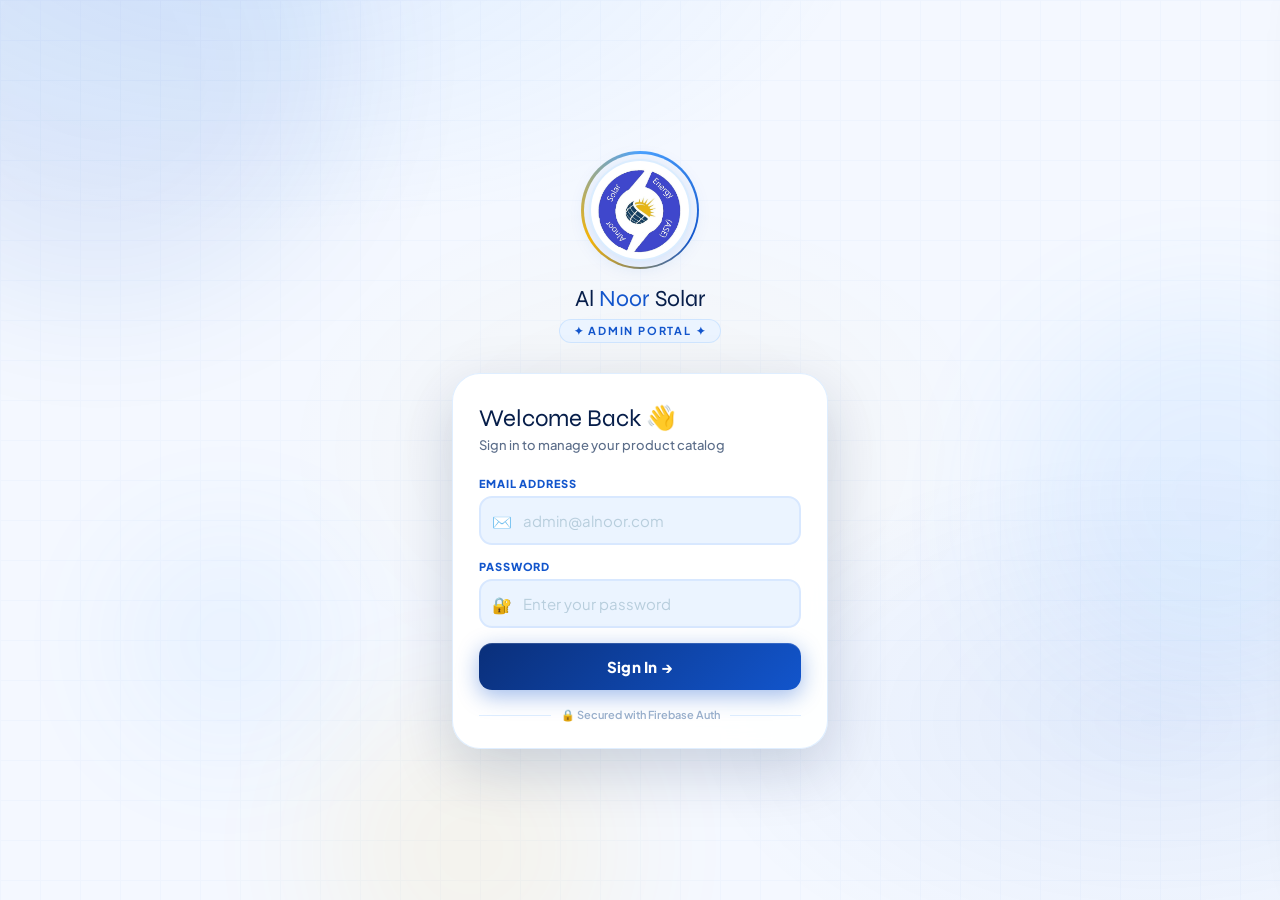
==== commit c647d264: "Add files via upload" ====
--- a/admin.html
+++ b/admin.html
@@ -527,7 +527,7 @@
 <!-- LOADING SCREEN -->
 <div id="loadingScreen">
     <div class="loader-logo">
-        <img src="https://scontent.flhe2-4.fna.fbcdn.net/v/t39.30808-6/295888334_117388544374333_406723974692594063_n.jpg?_nc_cat=102&ccb=1-7&_nc_sid=1d70fc&_nc_eui2=AeGxTlZUacSYXgWQc_8mSypkPMkvrfF97J48yS-t8X3snjh5qf3fQrAmwQ-iQCd6pND-4eahxWcgBTirKIPl584G&_nc_ohc=te_bEskqE9gQ7kNvwEdEO-6&_nc_oc=AdrBHQWaHJLODEOYfC8WH1ZlbR4G2MTt0nDiOrgP4svYqdVjqTm-e4jZ6vQe4nAx6m0&_nc_zt=23&_nc_ht=scontent.flhe2-4.fna&_nc_gid=AU0A5dyBPf6H93B1iVudmQ&_nc_ss=7a32e&oh=00_AfxW3xgxYG6_nY0KURgDSDvN5zeBB-tunwkQmyFBuZu6SA&oe=69C827A2" alt="Al Noor Solar"
+        <img src="logo.png" alt="Al Noor Solar"
              onerror="this.src='data:image/svg+xml,<svg xmlns=%22http://www.w3.org/2000/svg%22 viewBox=%220 0 80 80%22><circle cx=%2240%22 cy=%2240%22 r=%2240%22 fill=%22%231255CC%22/><text x=%2240%22 y=%2248%22 text-anchor=%22middle%22 font-size=%2228%22 fill=%22white%22 font-weight=%22bold%22>AN</text></svg>'">
     </div>
     <div class="loader-name">Al Noor Solar</div>
@@ -541,7 +541,7 @@
         <div class="logo-host">
             <div class="logo-spin-ring"></div>
             <div class="logo-circle">
-                <img src="https://scontent.flhe2-4.fna.fbcdn.net/v/t39.30808-6/295888334_117388544374333_406723974692594063_n.jpg?_nc_cat=102&ccb=1-7&_nc_sid=1d70fc&_nc_eui2=AeGxTlZUacSYXgWQc_8mSypkPMkvrfF97J48yS-t8X3snjh5qf3fQrAmwQ-iQCd6pND-4eahxWcgBTirKIPl584G&_nc_ohc=te_bEskqE9gQ7kNvwEdEO-6&_nc_oc=AdrBHQWaHJLODEOYfC8WH1ZlbR4G2MTt0nDiOrgP4svYqdVjqTm-e4jZ6vQe4nAx6m0&_nc_zt=23&_nc_ht=scontent.flhe2-4.fna&_nc_gid=AU0A5dyBPf6H93B1iVudmQ&_nc_ss=7a32e&oh=00_AfxW3xgxYG6_nY0KURgDSDvN5zeBB-tunwkQmyFBuZu6SA&oe=69C827A2" alt="Al Noor Solar"
+                <img src="logo.png" alt="Al Noor Solar"
                      onerror="this.src='data:image/svg+xml,<svg xmlns=%22http://www.w3.org/2000/svg%22 viewBox=%220 0 80 80%22><circle cx=%2240%22 cy=%2240%22 r=%2240%22 fill=%22%231255CC%22/><text x=%2240%22 y=%2248%22 text-anchor=%22middle%22 font-size=%2228%22 fill=%22white%22 font-weight=%22bold%22>AN</text></svg>'">
             </div>
         </div>
@@ -583,7 +583,7 @@
     <nav class="top-nav">
         <div class="nb">
             <div class="nav-logo">
-                <img src="https://scontent.flhe2-4.fna.fbcdn.net/v/t39.30808-6/295888334_117388544374333_406723974692594063_n.jpg?_nc_cat=102&ccb=1-7&_nc_sid=1d70fc&_nc_eui2=AeGxTlZUacSYXgWQc_8mSypkPMkvrfF97J48yS-t8X3snjh5qf3fQrAmwQ-iQCd6pND-4eahxWcgBTirKIPl584G&_nc_ohc=te_bEskqE9gQ7kNvwEdEO-6&_nc_oc=AdrBHQWaHJLODEOYfC8WH1ZlbR4G2MTt0nDiOrgP4svYqdVjqTm-e4jZ6vQe4nAx6m0&_nc_zt=23&_nc_ht=scontent.flhe2-4.fna&_nc_gid=AU0A5dyBPf6H93B1iVudmQ&_nc_ss=7a32e&oh=00_AfxW3xgxYG6_nY0KURgDSDvN5zeBB-tunwkQmyFBuZu6SA&oe=69C827A2" alt="Logo"
+                <img src="logo.png" alt="Logo"
                      onerror="this.src='data:image/svg+xml,<svg xmlns=%22http://www.w3.org/2000/svg%22 viewBox=%220 0 80 80%22><circle cx=%2240%22 cy=%2240%22 r=%2240%22 fill=%22%231255CC%22/><text x=%2240%22 y=%2248%22 text-anchor=%22middle%22 font-size=%2228%22 fill=%22white%22 font-weight=%22bold%22>AN</text></svg>'">
             </div>
             <div class="nav-label">Al Noor Solar <small>Admin Dashboard</small></div>
@@ -673,10 +673,16 @@
                 </select>
             </div>
         </div>
-        <div class="fg">
-            <label class="fl">Image URL *</label>
-            <input class="fi" type="text" id="image" placeholder="https://…" oninput="previewImg()">
-            <div class="img-prev" id="imgPrev"><img id="imgPrevEl" src="" alt="Preview"></div>
+        <div class="fg">
+            <label class="fl">Product Image *</label>
+            <div style="display:flex; gap:10px; align-items:center;">
+                <input class="fi" type="text" id="image" placeholder="Paste image URL (https://...) or choose file" oninput="previewImg()" style="flex:1;">
+                <label for="imgFileInput" style="padding:10px 14px; background:#1255CC; color:#fff; border-radius:8px; cursor:pointer; font-size:12px; font-weight:700; white-space:nowrap; display:inline-flex; align-items:center; gap:5px;">
+                    📁 Upload File
+                </label>
+                <input type="file" id="imgFileInput" accept="image/*" style="display:none;" onchange="handleImageFile(this)">
+            </div>
+            <div class="img-prev" id="imgPrev"><img id="imgPrevEl" src="" alt="Preview"></div>
         </div>
 
         <!-- ════ NEW FIELDS ADDED HERE ════ -->
@@ -723,264 +729,467 @@
 <script src="https://www.gstatic.com/firebasejs/10.7.0/firebase-app-compat.js"></script>
 <script src="https://www.gstatic.com/firebasejs/10.7.0/firebase-auth-compat.js"></script>
 <script src="https://www.gstatic.com/firebasejs/10.7.0/firebase-firestore-compat.js"></script>
-<script>
-/* ── FIREBASE ── */
-firebase.initializeApp({
-    apiKey: "AIzaSyACRvTs97pVRQEZkDVkivq7vf1xhaU8g0M",
-    authDomain: "al-noor-solar-energy.firebaseapp.com",
-    projectId: "al-noor-solar-energy",
-    storageBucket: "al-noor-solar-energy.firebasestorage.app",
-    messagingSenderId: "789267821397",
-    appId: "1:789267821397:web:27816d097bc0a6896e35dc"
-});
-const auth = firebase.auth();
-const db   = firebase.firestore();
-
-/* ── STATE ── */
-let allProducts = [];
-let activeCat   = "All";
-let pendingId   = null;
-
-/* ── AUTH OBSERVER ── */
-auth.onAuthStateChanged(user => {
-    const ls = document.getElementById("loginScreen");
-    const ac = document.getElementById("adminContent");
-    setTimeout(() => document.getElementById("loadingScreen").classList.add("hide"), 1000);
-    if (user) {
-        ls.classList.remove("show"); ls.style.display = "none";
-        ac.classList.add("show");
-        loadProducts();
-    } else {
-        ac.classList.remove("show"); ac.style.display = "none";
-        ls.classList.add("show");
-    }
-});
-
-/* ── LOGIN ── */
-function doLogin() {
-    const email = document.getElementById("email").value.trim();
-    const pass  = document.getElementById("password").value;
-    const btn   = document.getElementById("loginBtn");
-    const err   = document.getElementById("errBox");
-
-    if (!email || !pass) { setErr("Please fill in both email and password."); return; }
-    btn.classList.add("loading"); err.classList.remove("on");
-
-    auth.signInWithEmailAndPassword(email, pass)
-        .catch(() => {
-            btn.classList.remove("loading");
-            setErr("Incorrect email or password. Please try again.");
-        });
-}
-
-function setErr(msg) {
-    const e = document.getElementById("errBox");
-    e.textContent = "⚠️ " + msg;
-    e.classList.remove("on"); void e.offsetWidth; e.classList.add("on");
-}
-
-function doLogout() { auth.signOut(); }
-
-document.addEventListener("keydown", e => {
-    if (e.key === "Enter" && document.getElementById("loginScreen").classList.contains("show")) doLogin();
-});
-
-/* ── LOAD ── */
-function loadProducts() {
-    db.collection("products").onSnapshot(snap => {
-        allProducts = [];
-        snap.forEach(doc => allProducts.push({ id: doc.id, ...doc.data() }));
-        updateStats(); applyFilters();
-    });
-}
-
-/* ── STATS ── */
-function updateStats() {
-    anim("s1", allProducts.length);
-    anim("s2", allProducts.filter(p => p.availability === "In stock").length);
-    anim("s3", allProducts.filter(p => p.category === "Solar Inverters").length);
-    anim("s4", allProducts.filter(p => p.category === "Solar Panels").length);
-}
-function anim(id, target) {
-    const el = document.getElementById(id);
-    let c = parseInt(el.textContent) || 0;
-    if (c === target) { el.textContent = target; return; }
-    const step = c < target ? 1 : -1;
-    const iv = setInterval(() => { c += step; el.textContent = c; if (c === target) clearInterval(iv); }, 40);
-}
-
-/* ── FILTER ── */
-function selectChip(el) {
-    document.querySelectorAll(".chip").forEach(c => c.classList.remove("on"));
-    el.classList.add("on");
-    activeCat = el.dataset.cat;
-    applyFilters();
-}
-function applyFilters() {
-    const q = (document.getElementById("searchInput").value || "").toLowerCase();
-    let res = activeCat === "All" ? [...allProducts] : allProducts.filter(p => p.category === activeCat);
-    if (q) res = res.filter(p => (p.name||"").toLowerCase().includes(q) || (p.vendor||"").toLowerCase().includes(q) || (p.category||"").toLowerCase().includes(q));
-    renderProducts(res);
-}
-
-/* ── RENDER ── */
-function renderProducts(items) {
-    const list = document.getElementById("pList");
-    document.getElementById("prodCnt").textContent = items.length;
-    if (!items.length) {
-        list.innerHTML = `<div class="empty"><div class="empty-ico">📭</div><h4>No Products Found</h4><p>Try a different search or filter, or add a new product using the + button.</p></div>`;
-        return;
-    }
-    list.innerHTML = items.map((p, i) => {
-        const inStock = p.availability === "In stock";
-        const oprice  = p.oldPrice ? `<span class="pc-old">Rs. ${Number(p.oldPrice).toLocaleString()}</span>` : "";
-        return `
-        <div class="pc" style="animation-delay:${Math.min(i*.04,.4)}s">
-            <div class="pc-img">
-                <img src="${p.image||''}" alt="${p.name||''}" onerror="this.parentElement.innerHTML='<span style=font-size:28px>📦</span>'">
-            </div>
-            <div class="pc-body">
-                <div>
-                    <div class="pc-top">
-                        <div class="pc-name">${p.name||'—'}</div>
-                        <div class="stk ${inStock?'in':'out'}">${inStock?'● In Stock':'● Out'}</div>
-                    </div>
-                    <div class="pc-vendor">${p.vendor||'—'}</div>
-                    <div class="pc-meta">
-                        <span class="pc-price">Rs. ${Number(p.price).toLocaleString()}</span>
-                        ${oprice}
-                        <span class="pc-cat">${p.category}</span>
-                    </div>
-                </div>
-                <div class="pc-acts">
-                    <button class="pbtn edit" onclick="editProduct('${p.id}')">✏️ Edit</button>
-                    <button class="pbtn del"  onclick="askDelete('${p.id}')">🗑 Delete</button>
-                </div>
-            </div>
-        </div>`;
-    }).join('');
-}
-
-/* ── DRAWER ── */
-function openDrawer(isEdit) {
-    document.getElementById("overlay").classList.add("open");
-    document.getElementById("drawer").classList.add("open");
-    document.getElementById("dIcon").textContent  = isEdit ? "✏️" : "➕";
-    document.getElementById("dTitle").textContent = isEdit ? "Edit Product" : "Add New Product";
-    document.getElementById("subIco").textContent = isEdit ? "🔄" : "💾";
-    document.getElementById("subTxt").textContent = isEdit ? "Update Product" : "Save Product";
-    document.body.style.overflow = "hidden";
-}
-function closeDrawer() {
-    document.getElementById("overlay").classList.remove("open");
-    document.getElementById("drawer").classList.remove("open");
-    document.body.style.overflow = "";
-    resetForm();
-}
-
-/* ── SAVE ── */
-async function saveProduct() {
-    const id     = document.getElementById("pid").value;
-    const name   = document.getElementById("name").value.trim();
-    const vendor = document.getElementById("vendor").value.trim();
-    const price  = document.getElementById("price").value;
-    const image  = document.getElementById("image").value.trim();
-    const datasheetUrl = document.getElementById("datasheetUrl").value.trim(); // NEW
-    const longDescription = document.getElementById("longDescription").value.trim(); // NEW
-
-    if (!name || !vendor || !price || !image) { showToast("⚠️ Please fill all required fields.", "err"); return; }
-
-    const btn = document.getElementById("subBtn");
-    btn.disabled = true;
-    document.getElementById("subIco").textContent = "⏳";
-    document.getElementById("subTxt").textContent = "Saving…";
-
-    const data = {
-        name, vendor,
-        price: Number(price),
-        oldPrice: document.getElementById("oldPrice").value ? Number(document.getElementById("oldPrice").value) : null,
-        category: document.getElementById("category").value,
-        availability: document.getElementById("availability").value,
-        image,
-        datasheetUrl, // NEW
-        longDescription, // NEW
-        description: document.getElementById("description").value,
-        updatedAt: firebase.firestore.FieldValue.serverTimestamp()
-    };
-    try {
-        if (id) {
-            await db.collection("products").doc(id).update(data);
-            showToast("✅ Product updated successfully!", "succ");
-        } else {
-            data.createdAt = firebase.firestore.FieldValue.serverTimestamp();
-            await db.collection("products").add(data);
-            showToast("🎉 New product added!", "succ");
-        }
-        closeDrawer();
-    } catch(e) {
-        console.error(e);
-        showToast("❌ Error saving. Please try again.", "err");
-        btn.disabled = false;
-        document.getElementById("subIco").textContent = id ? "🔄" : "💾";
-        document.getElementById("subTxt").textContent = id ? "Update Product" : "Save Product";
-    }
-}
-
-/* ── EDIT ── */
-async function editProduct(id) {
-    const doc = await db.collection("products").doc(id).get();
-    const p   = doc.data();
-    document.getElementById("pid").value          = id;
-    document.getElementById("name").value         = p.name||"";
-    document.getElementById("vendor").value       = p.vendor||"";
-    document.getElementById("price").value        = p.price||"";
-    document.getElementById("oldPrice").value     = p.oldPrice||"";
-    document.getElementById("category").value     = p.category||"Solar Inverters";
-    document.getElementById("availability").value = p.availability||"In stock";
-    document.getElementById("image").value        = p.image||"";
-    document.getElementById("datasheetUrl").value = p.datasheetUrl||""; // NEW
-    document.getElementById("longDescription").value = p.longDescription||""; // NEW
-    document.getElementById("description").value  = p.description||"";
-    previewImg(); openDrawer(true);
-}
-
-/* ── DELETE ── */
-function askDelete(id) {
-    pendingId = id;
-    document.getElementById("conOvr").classList.add("on");
-    document.getElementById("conDelBtn").onclick = async () => {
-        closeConfirm();
-        await db.collection("products").doc(pendingId).delete();
-        showToast("🗑️ Product deleted.", "info");
-        pendingId = null;
-    };
-}
-function closeConfirm() { document.getElementById("conOvr").classList.remove("on"); }
-
-/* ── UTILS ── */
-function previewImg() {
-    const url  = document.getElementById("image").value.trim();
-    const wrap = document.getElementById("imgPrev");
-    const img  = document.getElementById("imgPrevEl");
-    if (url) { img.src = url; wrap.classList.add("on"); img.onerror = () => wrap.classList.remove("on"); }
-    else wrap.classList.remove("on");
-}
-function resetForm() {
-    ["pid","name","vendor","price","oldPrice","image","datasheetUrl","longDescription","description"].forEach(id => document.getElementById(id).value = "");
-    document.getElementById("category").value     = "Solar Inverters";
-    document.getElementById("availability").value = "In stock";
-    document.getElementById("imgPrev").classList.remove("on");
-    const btn = document.getElementById("subBtn");
-    btn.disabled = false;
-}
-let ttimer;
-function showToast(msg, type = "info") {
-    const t = document.getElementById("toast");
-    t.textContent = msg; t.className = `toast ${type}`;
-    void t.offsetWidth; t.classList.add("on");
-    clearTimeout(ttimer);
-    ttimer = setTimeout(() => t.classList.remove("on"), 3200);
-}
-</script>
-</body>
+<script>
+/* ── FIREBASE & APP CONFIG ── */
+const firebaseConfig = {
+    apiKey: "AIzaSyCsvVPVJNYL2946DqJHP3Aj3ag4GXZv2LE",
+    authDomain: "alnoor-solar-c7326.firebaseapp.com",
+    databaseURL: "https://alnoor-solar-c7326-default-rtdb.asia-southeast1.firebasedatabase.app",
+    projectId: "alnoor-solar-c7326",
+    storageBucket: "alnoor-solar-c7326.firebasestorage.app",
+    messagingSenderId: "347399543862",
+    appId: "1:347399543862:web:7337ea33fdf860879c4c97",
+    measurementId: "G-EYG2H2E5X6"
+};
+
+let auth = null;
+let db = null;
+try {
+    if (typeof firebase !== 'undefined') {
+        firebase.initializeApp(firebaseConfig);
+        auth = firebase.auth();
+        db = firebase.firestore();
+    }
+} catch(e) {
+    console.warn("Firebase init notice:", e);
+}
+
+/* ── STATE ── */
+let allProducts = [];
+let activeCat   = "All";
+let pendingId   = null;
+
+// Local storage catalog cache helper
+function getLocalCustomProducts() {
+    try {
+        const stored = localStorage.getItem('alnoorCustomProducts');
+        return stored ? JSON.parse(stored) : [];
+    } catch(e) {
+        return [];
+    }
+}
+function saveLocalCustomProducts(prods) {
+    try {
+        localStorage.setItem('alnoorCustomProducts', JSON.stringify(prods));
+        // Broadcast custom event so other tabs immediately update
+        window.dispatchEvent(new Event('storage'));
+    } catch(e) {
+        console.error("Local storage save error:", e);
+    }
+}
+
+/* ── AUTH OBSERVER & SESSION ── */
+function enterDashboard() {
+    const ls = document.getElementById("loginScreen");
+    const ac = document.getElementById("adminContent");
+    const loadScr = document.getElementById("loadingScreen");
+    if (loadScr) loadScr.classList.add("hide");
+    if (ls) { ls.classList.remove("show"); ls.style.display = "none"; }
+    if (ac) { ac.classList.add("show"); ac.style.display = "block"; }
+    loadProducts();
+}
+
+function showLoginScreen() {
+    const ls = document.getElementById("loginScreen");
+    const ac = document.getElementById("adminContent");
+    const loadScr = document.getElementById("loadingScreen");
+    if (loadScr) loadScr.classList.add("hide");
+    if (ac) { ac.classList.remove("show"); ac.style.display = "none"; }
+    if (ls) { ls.classList.add("show"); ls.style.display = "flex"; }
+}
+
+if (auth) {
+    auth.onAuthStateChanged(user => {
+        setTimeout(() => {
+            const loadScr = document.getElementById("loadingScreen");
+            if (loadScr) loadScr.classList.add("hide");
+        }, 600);
+        if (user || sessionStorage.getItem('adminSession') === 'active') {
+            enterDashboard();
+        } else {
+            showLoginScreen();
+        }
+    });
+} else {
+    setTimeout(() => {
+        if (sessionStorage.getItem('adminSession') === 'active') {
+            enterDashboard();
+        } else {
+            showLoginScreen();
+        }
+    }, 600);
+}
+
+/* ── LOGIN ── */
+async function doLogin() {
+    const email = document.getElementById("email").value.trim();
+    const pass  = document.getElementById("password").value;
+    const btn   = document.getElementById("loginBtn");
+    const err   = document.getElementById("errBox");
+
+    if (!email || !pass) { setErr("Please fill in both email and password."); return; }
+    btn.classList.add("loading"); err.classList.remove("on");
+
+    if (auth) {
+        try {
+            await auth.signInWithEmailAndPassword(email, pass);
+            sessionStorage.setItem('adminSession', 'active');
+            enterDashboard();
+            return;
+        } catch(firebaseErr) {
+            console.warn("Firebase auth response:", firebaseErr.code);
+            // Allow admin login fallback for store owner
+            if ((email.toLowerCase() === "admin@alnoor.com" || email.toLowerCase() === "alnoorse786@gmail.com") && pass.length >= 6) {
+                sessionStorage.setItem('adminSession', 'active');
+                btn.classList.remove("loading");
+                enterDashboard();
+                showToast("👋 Welcome to Admin Panel!", "succ");
+                return;
+            }
+            btn.classList.remove("loading");
+            setErr(firebaseErr.message || "Incorrect email or password. Please try again.");
+            return;
+        }
+    } else {
+        // Offline / fallback auth
+        if (pass.length >= 6) {
+            sessionStorage.setItem('adminSession', 'active');
+            btn.classList.remove("loading");
+            enterDashboard();
+        } else {
+            btn.classList.remove("loading");
+            setErr("Password must be at least 6 characters.");
+        }
+    }
+}
+
+function setErr(msg) {
+    const e = document.getElementById("errBox");
+    e.textContent = "⚠️ " + msg;
+    e.classList.remove("on"); void e.offsetWidth; e.classList.add("on");
+}
+
+function doLogout() {
+    sessionStorage.removeItem('adminSession');
+    if (auth) auth.signOut();
+    showLoginScreen();
+}
+
+document.addEventListener("keydown", e => {
+    if (e.key === "Enter" && document.getElementById("loginScreen") && document.getElementById("loginScreen").classList.contains("show")) doLogin();
+});
+
+/* ── LOAD PRODUCTS ── */
+function loadProducts() {
+    const localItems = getLocalCustomProducts();
+    allProducts = [...localItems];
+    updateStats();
+    applyFilters();
+
+    if (db) {
+        try {
+            db.collection("products").onSnapshot(snap => {
+                const fbList = [];
+                snap.forEach(doc => fbList.push({ id: doc.id, ...doc.data() }));
+                // Merge Firebase products with local products (avoid duplicate IDs)
+                const map = new Map();
+                fbList.forEach(p => map.set(p.id, p));
+                localItems.forEach(p => { if (!map.has(p.id)) map.set(p.id, p); });
+                allProducts = Array.from(map.values());
+                updateStats();
+                applyFilters();
+            }, err => {
+                console.warn("Firestore snapshot notice:", err);
+                // Gracefully fallback to local storage items
+                allProducts = getLocalCustomProducts();
+                updateStats();
+                applyFilters();
+            });
+        } catch(err) {
+            console.warn("Firestore error:", err);
+        }
+    }
+}
+
+/* ── STATS ── */
+function updateStats() {
+    anim("s1", allProducts.length);
+    anim("s2", allProducts.filter(p => p.availability === "In stock").length);
+    anim("s3", allProducts.filter(p => p.category === "Solar Inverters").length);
+    anim("s4", allProducts.filter(p => p.category === "Solar Panels").length);
+}
+function anim(id, target) {
+    const el = document.getElementById(id);
+    if (!el) return;
+    let c = parseInt(el.textContent) || 0;
+    if (c === target) { el.textContent = target; return; }
+    const step = c < target ? 1 : -1;
+    const iv = setInterval(() => { c += step; el.textContent = c; if (c === target) clearInterval(iv); }, 30);
+}
+
+/* ── FILTER ── */
+function selectChip(el) {
+    document.querySelectorAll(".chip").forEach(c => c.classList.remove("on"));
+    el.classList.add("on");
+    activeCat = el.dataset.cat;
+    applyFilters();
+}
+function applyFilters() {
+    const q = (document.getElementById("searchInput").value || "").toLowerCase();
+    let res = activeCat === "All" ? [...allProducts] : allProducts.filter(p => p.category === activeCat);
+    if (q) res = res.filter(p => (p.name||"").toLowerCase().includes(q) || (p.vendor||"").toLowerCase().includes(q) || (p.category||"").toLowerCase().includes(q));
+    renderProducts(res);
+}
+
+/* ── RENDER ── */
+function renderProducts(items) {
+    const list = document.getElementById("pList");
+    if (!list) return;
+    document.getElementById("prodCnt").textContent = items.length;
+    if (!items.length) {
+        list.innerHTML = `<div class="empty"><div class="empty-ico">📭</div><h4>No Products Found</h4><p>Try a different search or filter, or add a new product using the + button.</p></div>`;
+        return;
+    }
+    list.innerHTML = items.map((p, i) => {
+        const inStock = p.availability === "In stock";
+        const oprice  = p.oldPrice ? `<span class="pc-old">Rs. ${Number(p.oldPrice).toLocaleString()}</span>` : "";
+        return `
+        <div class="pc" style="animation-delay:${Math.min(i*.04,.4)}s">
+            <div class="pc-img">
+                <img src="${p.image||'logo.png'}" alt="${p.name||''}" onerror="this.onerror=null;this.src='logo.png';">
+            </div>
+            <div class="pc-body">
+                <div>
+                    <div class="pc-top">
+                        <div class="pc-name">${p.name||'—'}</div>
+                        <div class="stk ${inStock?'in':'out'}">${inStock?'● In Stock':'● Out'}</div>
+                    </div>
+                    <div class="pc-vendor">${p.vendor||'—'}</div>
+                    <div class="pc-meta">
+                        <span class="pc-price">Rs. ${Number(p.price).toLocaleString()}</span>
+                        ${oprice}
+                        <span class="pc-cat">${p.category}</span>
+                    </div>
+                </div>
+                <div class="pc-acts">
+                    <button class="pbtn edit" onclick="editProduct('${p.id}')">✏️ Edit</button>
+                    <button class="pbtn del"  onclick="askDelete('${p.id}')">🗑 Delete</button>
+                </div>
+            </div>
+        </div>`;
+    }).join('');
+}
+
+/* ── DRAWER ── */
+function openDrawer(isEdit) {
+    if (!isEdit) resetForm(); // Always clear previous product data when adding new!
+    document.getElementById("overlay").classList.add("open");
+    document.getElementById("drawer").classList.add("open");
+    document.getElementById("dIcon").textContent  = isEdit ? "✏️" : "➕";
+    document.getElementById("dTitle").textContent = isEdit ? "Edit Product" : "Add New Product";
+    document.getElementById("subIco").textContent = isEdit ? "🔄" : "💾";
+    document.getElementById("subTxt").textContent = isEdit ? "Update Product" : "Save Product";
+    document.body.style.overflow = "hidden";
+}
+function closeDrawer() {
+    document.getElementById("overlay").classList.remove("open");
+    document.getElementById("drawer").classList.remove("open");
+    document.body.style.overflow = "";
+    resetForm();
+}
+
+/* ── SAVE PRODUCT (ADD / EDIT) ── */
+async function saveProduct() {
+    const id     = document.getElementById("pid").value;
+    const name   = document.getElementById("name").value.trim();
+    const vendor = document.getElementById("vendor").value.trim();
+    const priceStr = document.getElementById("price").value;
+    const image  = document.getElementById("image").value.trim();
+    const datasheetUrl = document.getElementById("datasheetUrl").value.trim();
+    const longDescription = document.getElementById("longDescription").value.trim();
+    const description = document.getElementById("description").value.trim();
+    const category = document.getElementById("category").value;
+    const availability = document.getElementById("availability").value;
+
+    if (!name || !vendor || !priceStr || !image) {
+        showToast("⚠️ Please fill all required fields (Name, Vendor, Price, Image).", "err");
+        return;
+    }
+
+    const price = Number(priceStr);
+    if (isNaN(price) || price <= 0) {
+        showToast("⚠️ Price must be a valid positive number.", "err");
+        return;
+    }
+
+    const oldPriceVal = document.getElementById("oldPrice").value;
+    const oldPrice = oldPriceVal ? Number(oldPriceVal) : null;
+
+    const btn = document.getElementById("subBtn");
+    btn.disabled = true;
+    document.getElementById("subIco").textContent = "⏳";
+    document.getElementById("subTxt").textContent = "Saving…";
+
+    const prodId = id || ('prod_' + Date.now() + '_' + Math.random().toString(36).substring(2, 6));
+
+    const data = {
+        id: prodId,
+        name,
+        vendor,
+        price,
+        oldPrice,
+        category,
+        availability,
+        image,
+        datasheetUrl,
+        longDescription,
+        description: description || 'Premium quality product.',
+        updatedAt: new Date().toISOString()
+    };
+
+    try {
+        // 1. Dual persistence: Save into localStorage catalog immediately
+        let locals = getLocalCustomProducts();
+        if (id) {
+            const idx = locals.findIndex(p => p.id === id);
+            if (idx !== -1) locals[idx] = { ...locals[idx], ...data };
+            else locals.unshift(data);
+        } else {
+            data.createdAt = new Date().toISOString();
+            locals.unshift(data);
+        }
+        saveLocalCustomProducts(locals);
+
+        // 2. Try saving to Firestore if available
+        if (db) {
+            try {
+                if (id) {
+                    await db.collection("products").doc(id).set(data, { merge: true });
+                } else {
+                    await db.collection("products").doc(prodId).set(data);
+                }
+            } catch(fbErr) {
+                console.warn("Firestore sync notice (saved locally):", fbErr.message);
+            }
+        }
+
+        showToast(id ? "✅ Product updated successfully!" : "🎉 New product added successfully!", "succ");
+        closeDrawer();
+        loadProducts();
+    } catch(e) {
+        console.error("Save error:", e);
+        showToast("❌ Error saving product: " + e.message, "err");
+    } finally {
+        btn.disabled = false;
+        document.getElementById("subIco").textContent = id ? "🔄" : "💾";
+        document.getElementById("subTxt").textContent = id ? "Update Product" : "Save Product";
+    }
+}
+
+/* ── EDIT ── */
+function editProduct(id) {
+    const p = allProducts.find(item => item.id === id);
+    if (!p) {
+        showToast("❌ Product not found", "err");
+        return;
+    }
+    document.getElementById("pid").value          = p.id;
+    document.getElementById("name").value         = p.name || "";
+    document.getElementById("vendor").value       = p.vendor || "";
+    document.getElementById("price").value        = p.price || "";
+    document.getElementById("oldPrice").value     = p.oldPrice || "";
+    document.getElementById("category").value     = p.category || "Solar Inverters";
+    document.getElementById("availability").value = p.availability || "In stock";
+    document.getElementById("image").value        = p.image || "";
+    document.getElementById("datasheetUrl").value = p.datasheetUrl || "";
+    document.getElementById("longDescription").value = p.longDescription || "";
+    document.getElementById("description").value  = p.description || "";
+    previewImg();
+    openDrawer(true);
+}
+
+/* ── DELETE ── */
+function askDelete(id) {
+    pendingId = id;
+    document.getElementById("conOvr").classList.add("on");
+    document.getElementById("conDelBtn").onclick = async () => {
+        closeConfirm();
+        const idToDelete = pendingId;
+        pendingId = null;
+
+        // 1. Delete from local storage
+        let locals = getLocalCustomProducts();
+        locals = locals.filter(p => p.id !== idToDelete);
+        saveLocalCustomProducts(locals);
+
+        // 2. Delete from Firestore if available
+        if (db) {
+            try {
+                await db.collection("products").doc(idToDelete).delete();
+            } catch(e) {
+                console.warn("Firestore delete notice:", e.message);
+            }
+        }
+
+        showToast("🗑️ Product deleted.", "info");
+        loadProducts();
+    };
+}
+function closeConfirm() { document.getElementById("conOvr").classList.remove("on"); }
+
+/* ── IMAGE UPLOAD & PREVIEW ── */
+function handleImageFile(input) {
+    if (input.files && input.files[0]) {
+        const file = input.files[0];
+        const reader = new FileReader();
+        reader.onload = function(e) {
+            document.getElementById("image").value = e.target.result;
+            previewImg();
+            showToast("📁 Image loaded from file!", "info");
+        };
+        reader.readAsDataURL(file);
+    }
+}
+
+function previewImg() {
+    const url  = document.getElementById("image").value.trim();
+    const wrap = document.getElementById("imgPrev");
+    const img  = document.getElementById("imgPrevEl");
+    if (url) {
+        img.src = url;
+        wrap.classList.add("on");
+        img.onerror = () => wrap.classList.remove("on");
+    } else {
+        wrap.classList.remove("on");
+    }
+}
+
+function resetForm() {
+    ["pid","name","vendor","price","oldPrice","image","datasheetUrl","longDescription","description"].forEach(id => {
+        const el = document.getElementById(id);
+        if (el) el.value = "";
+    });
+    const fileEl = document.getElementById("imgFileInput");
+    if (fileEl) fileEl.value = "";
+    const catEl = document.getElementById("category");
+    if (catEl) catEl.value = "Solar Inverters";
+    const avEl = document.getElementById("availability");
+    if (avEl) avEl.value = "In stock";
+    const wrap = document.getElementById("imgPrev");
+    if (wrap) wrap.classList.remove("on");
+    const btn = document.getElementById("subBtn");
+    if (btn) btn.disabled = false;
+}
+
+let ttimer;
+function showToast(msg, type = "info") {
+    const t = document.getElementById("toast");
+    if (!t) return;
+    t.textContent = msg; t.className = "toast " + type;
+    void t.offsetWidth; t.classList.add("on");
+    clearTimeout(ttimer);
+    ttimer = setTimeout(() => t.classList.remove("on"), 3200);
+}
+</script>
+</body>
 </html>
